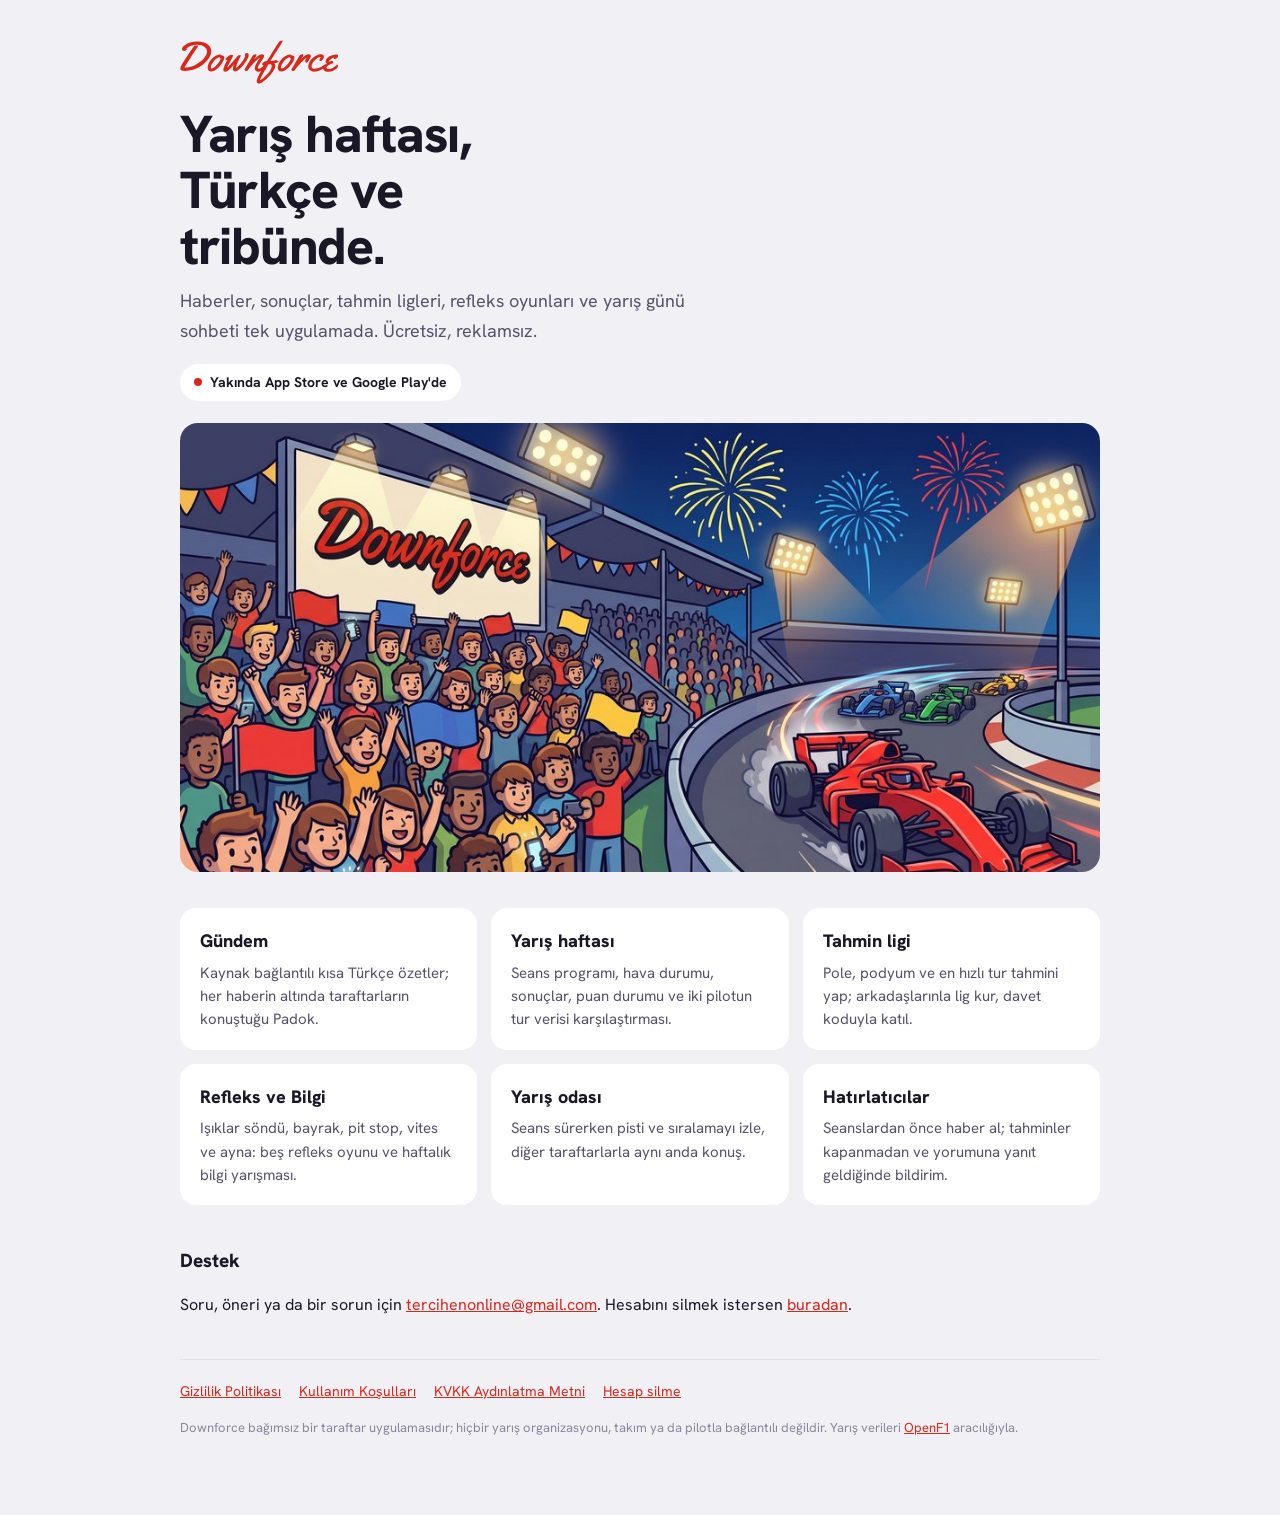
==== index.html @ 04a0e2b9 "Downforce: home, legal and support pages" ====
<!doctype html>
<html lang="tr">
<head>
<meta charset="utf-8">
<meta name="viewport" content="width=device-width, initial-scale=1">
<title>Downforce</title>
<meta name="description" content="Yarış haftasını Türkçe takip et: haberler, sonuçlar, tahmin ligleri, refleks oyunları ve yarış günü sohbeti. Ücretsiz, reklamsız.">
<meta property="og:title" content="Downforce">
<meta property="og:description" content="Yarış haftasını Türkçe takip et: haberler, sonuçlar, tahmin ligleri ve yarış günü sohbeti.">
<meta property="og:image" content="https://downforce.me/img/kapak.jpg">
<meta property="og:url" content="https://downforce.me/">
<link rel="icon" type="image/png" href="img/favicon.png">
<link rel="apple-touch-icon" href="img/ikon-180.png">
<link rel="preconnect" href="https://fonts.googleapis.com">
<link href="https://fonts.googleapis.com/css2?family=Hanken+Grotesk:wght@200;400;700;800&display=swap" rel="stylesheet">
<link rel="stylesheet" href="style.css">
</head>
<body class="home"><main>
<header class="hero">
  <span class="brand"><svg class="mark" viewBox="280 -1512 7730 2146" role="img" aria-label="Downforce"><path d="M481 -980 460 -983H456Q431 -983 404.5 -1003Q378 -1023 378 -1074Q378 -1125 433.5 -1190Q489 -1255 584 -1309.5Q679 -1364 820.5 -1399Q962 -1434 1119 -1434Q1440 -1434 1620.5 -1307.5Q1801 -1181 1801 -979Q1801 -853 1745 -727Q1689 -601 1595 -494.5Q1501 -388 1374 -295.5Q1247 -203 1108 -138Q808 0 534 0Q399 0 364 -22Q351 -29 338.5 -43.5Q326 -58 319 -63Q300 -75 300 -114.5Q300 -154 308 -186Q338 -293 577.5 -650.5Q817 -1008 978 -1227Q989 -1242 1091 -1249Q1133 -1249 1149 -1243Q1165 -1237 1165 -1221.5Q1165 -1206 1113 -1133.5Q1061 -1061 779 -626.5Q497 -192 497 -180Q497 -168 585.5 -168Q674 -168 803.5 -205.5Q933 -243 1047 -304Q1161 -365 1265 -445.5Q1369 -526 1443 -610Q1605 -794 1605 -937Q1605 -1080 1474.5 -1180Q1344 -1280 1117 -1280Q964 -1280 828 -1229Q692 -1178 641 -1138Q590 -1098 590 -1084Q590 -1076 602 -1076L645 -1084Q654 -1084 654 -1080Q654 -1076 637 -1066Q620 -1056 609.5 -1044.5Q599 -1033 557 -1007.5Q515 -982 481 -980Z M1925 -678Q2088 -809 2211 -809Q2266 -809 2294 -782Q2304 -773 2304 -766V-760Q2318 -762 2348 -762Q2378 -762 2409.5 -735Q2441 -708 2441 -652.5Q2441 -597 2402 -508.5Q2363 -420 2295 -328.5Q2227 -237 2145.5 -156.5Q2064 -76 1969.5 -24.5Q1875 27 1798 27Q1721 27 1674.5 -21.5Q1628 -70 1628 -156.5Q1628 -243 1670.5 -348Q1713 -453 1780 -533.5Q1847 -614 1925 -678ZM2247 -629H2240Q2205 -629 2205 -680Q2132 -656 2052 -596Q1972 -536 1909 -454Q1781 -290 1779 -177Q1779 -121 1820 -121Q1861 -121 1942 -175Q2023 -229 2102.5 -329Q2182 -429 2221.5 -502.5Q2261 -576 2261 -602.5Q2261 -629 2247 -629Z M3458 -743 3446 -791Q3446 -832 3474.5 -855.5Q3503 -879 3546 -879Q3630 -879 3630 -772Q3630 -695 3554 -559.5Q3478 -424 3374.5 -297.5Q3271 -171 3155 -77.5Q3039 16 2976.5 16Q2914 16 2888 -18Q2862 -52 2862 -83.5Q2862 -115 2865 -143Q2876 -241 2919 -330Q2812 -190 2689 -78.5Q2566 33 2483 33Q2443 33 2419 9Q2395 -15 2395 -72.5Q2395 -130 2464 -288.5Q2533 -447 2596 -543Q2573 -529 2555.5 -529Q2538 -529 2517.5 -548.5Q2497 -568 2497 -579Q2497 -590 2512 -611Q2527 -632 2627 -714.5Q2727 -797 2764 -797Q2801 -797 2834.5 -783Q2868 -769 2868 -744.5Q2868 -720 2729 -459Q2590 -198 2590 -176Q2590 -173 2592 -173Q2613 -173 2801.5 -387Q2990 -601 3098 -739Q3113 -764 3143 -764L3152 -763L3207 -774Q3220 -774 3232.5 -764Q3245 -754 3245 -746Q3245 -738 3209.5 -674Q3174 -610 3094 -432Q3014 -254 3014 -182Q3014 -164 3027 -164Q3065 -164 3185.5 -301.5Q3306 -439 3382 -565Q3458 -691 3458 -743Z M4075 -154Q4075 -110 4135 -110Q4167 -110 4215.5 -142Q4264 -174 4303 -212Q4407 -315 4421 -315Q4447 -315 4447 -240Q4447 -165 4400 -137Q4257 -8 4179 20Q4135 35 4082 34Q4029 33 3977 -12Q3925 -57 3925 -121.5Q3925 -186 3959 -268Q3993 -350 4028.5 -408.5Q4064 -467 4116 -544.5Q4168 -622 4171 -641L4169 -643Q4136 -640 4005.5 -513Q3875 -386 3790 -292Q3705 -198 3587 -41Q3554 2 3533 2Q3512 2 3476.5 -11.5Q3441 -25 3433 -31Q3425 -37 3425 -49Q3425 -61 3432 -78.5Q3439 -96 3445.5 -107.5Q3452 -119 3467 -143Q3482 -167 3526.5 -244.5Q3571 -322 3663 -476Q3755 -630 3773 -662Q3811 -728 3835 -758Q3880 -815 3987 -815Q4011 -815 4011 -785Q4011 -738 3924 -608L3882 -545Q4055 -737 4174 -788Q4232 -813 4278.5 -813Q4325 -813 4352.5 -788Q4380 -763 4380 -732.5Q4380 -702 4359 -659.5Q4338 -617 4316.5 -583.5Q4295 -550 4260 -499Q4225 -448 4222 -443.5Q4219 -439 4206.5 -419.5Q4194 -400 4188 -391Q4182 -382 4168 -359.5Q4154 -337 4145.5 -322Q4137 -307 4124.5 -285Q4112 -263 4104.5 -247Q4097 -231 4089 -212Q4075 -177 4075 -154Z M4297 -322 4289 -350Q4289 -358 4297 -363.5Q4305 -369 4317.5 -386Q4330 -403 4335.5 -408Q4341 -413 4351.5 -422.5Q4362 -432 4369 -438Q4389 -455 4397 -457.5Q4405 -460 4425 -466Q4487 -486 4530 -494Q4785 -920 4939.5 -1160.5Q5094 -1401 5115.5 -1426.5Q5137 -1452 5192 -1472Q5247 -1492 5272.5 -1491.5Q5298 -1491 5298 -1469Q5298 -1460 5291.5 -1445Q5285 -1430 5182 -1268Q4801 -671 4694 -494L4719 -485Q4951 -528 4960.5 -528Q4970 -528 5008.5 -514.5Q5047 -501 5059 -499Q5082 -495 5082 -461.5Q5082 -428 5061 -424Q5044 -421 4979.5 -404.5Q4915 -388 4876 -379Q4929 -316 4929 -245Q4929 -174 4866 -57.5Q4803 59 4705 173Q4607 287 4499.5 388Q4392 489 4293 551.5Q4194 614 4146.5 614Q4099 614 4061.5 588.5Q4024 563 4024 513Q4024 463 4044.5 396.5Q4065 330 4089 274.5Q4113 219 4171 115Q4233 3 4395 -268Q4367 -263 4352 -263Q4337 -263 4324 -270Q4311 -277 4306 -288Q4297 -308 4297 -322ZM4696 -336 4585 -311Q4568 -283 4532.5 -222.5Q4497 -162 4474.5 -124Q4452 -86 4417 -26Q4382 34 4358.5 75Q4335 116 4306.5 167.5Q4278 219 4259.5 255.5Q4241 292 4224 328Q4191 398 4191 419Q4191 440 4202 440Q4222 440 4284.5 394.5Q4347 349 4425.5 272.5Q4504 196 4578.5 109Q4653 22 4704 -73.5Q4755 -169 4755 -229.5Q4755 -290 4696 -336Z M5346 -678Q5509 -809 5632 -809Q5687 -809 5715 -782Q5725 -773 5725 -766V-760Q5739 -762 5769 -762Q5799 -762 5830.5 -735Q5862 -708 5862 -652.5Q5862 -597 5823 -508.5Q5784 -420 5716 -328.5Q5648 -237 5566.5 -156.5Q5485 -76 5390.5 -24.5Q5296 27 5219 27Q5142 27 5095.5 -21.5Q5049 -70 5049 -156.5Q5049 -243 5091.5 -348Q5134 -453 5201 -533.5Q5268 -614 5346 -678ZM5668 -629H5661Q5626 -629 5626 -680Q5553 -656 5473 -596Q5393 -536 5330 -454Q5202 -290 5200 -177Q5200 -121 5241 -121Q5282 -121 5363 -175Q5444 -229 5523.5 -329Q5603 -429 5642.5 -502.5Q5682 -576 5682 -602.5Q5682 -629 5668 -629Z M6167 -545Q6403 -813 6569 -813Q6610 -813 6636.5 -788.5Q6663 -764 6663 -725Q6663 -686 6607.5 -594.5Q6552 -503 6505 -440Q6480 -408 6448.5 -408Q6417 -408 6399.5 -431Q6382 -454 6382 -485Q6382 -554 6456 -641L6454 -643Q6421 -640 6290.5 -513Q6160 -386 6068.5 -285.5Q5977 -185 5870 -41Q5839 2 5817.5 2Q5796 2 5760.5 -11.5Q5725 -25 5717.5 -31Q5710 -37 5710 -51Q5710 -65 5718 -83.5Q5726 -102 5747.5 -136Q5769 -170 5812.5 -246Q5856 -322 5948 -476Q6040 -630 6058 -662Q6096 -728 6120 -758Q6165 -815 6272 -815Q6296 -815 6296 -785Q6296 -738 6209 -608Z M7340 -314Q7360 -314 7360 -268.5Q7360 -223 7315.5 -170.5Q7271 -118 7205 -81.5Q7139 -45 7064 -18Q6915 37 6810.5 37Q6706 37 6622 -31.5Q6538 -100 6538 -210.5Q6538 -321 6593 -431.5Q6648 -542 6734.5 -625.5Q6821 -709 6935.5 -761Q7050 -813 7162 -813Q7216 -813 7259 -782Q7302 -751 7302 -697Q7302 -643 7248.5 -567.5Q7195 -492 7140 -492Q7076 -492 7076 -553Q7076 -569 7106 -610Q7136 -651 7136 -665.5Q7136 -680 7125 -680Q7070 -680 7007 -642Q6944 -604 6892.5 -562Q6841 -520 6795 -468Q6695 -355 6695 -233Q6695 -184 6726.5 -148.5Q6758 -113 6832.5 -113Q6907 -113 6982 -130.5Q7057 -148 7105.5 -168.5Q7154 -189 7205.5 -222Q7257 -255 7272 -267.5Q7287 -280 7307 -297Q7327 -314 7340 -314Z M7990 -748Q7990 -682 7936.5 -632Q7883 -582 7815 -582Q7793 -582 7786 -592.5Q7779 -603 7779 -620Q7779 -637 7783 -653Q7747 -641 7703 -616Q7659 -591 7595 -542Q7531 -493 7531 -469Q7531 -461 7554.5 -461Q7578 -461 7627 -477.5Q7676 -494 7695.5 -494Q7715 -494 7721 -492Q7734 -485 7749 -461.5Q7764 -438 7764 -424.5Q7764 -411 7738 -389Q7712 -367 7679 -355.5Q7646 -344 7635 -338Q7424 -220 7424 -176Q7424 -98 7557 -98Q7642 -98 7728 -152Q7801 -198 7859.5 -245.5Q7918 -293 7933.5 -304Q7949 -315 7957 -315Q7983 -315 7983 -257Q7983 -199 7976 -180.5Q7969 -162 7936 -135Q7722 39 7531 39Q7429 39 7368 11Q7256 -40 7256 -145Q7256 -283 7447 -354Q7409 -371 7398 -397.5Q7387 -424 7387 -482.5Q7387 -541 7441.5 -606.5Q7496 -672 7575 -714Q7751 -809 7889 -809Q7922 -809 7956 -793Q7990 -777 7990 -748Z" fill="currentColor"/></svg></span>
  <h1>Yarış haftası, Türkçe ve tribünde.</h1>
  <p class="lede">Haberler, sonuçlar, tahmin ligleri, refleks oyunları ve yarış günü sohbeti tek uygulamada. Ücretsiz, reklamsız.</p>
  <p class="soon"><span class="dot"></span>Yakında App Store ve Google Play'de</p>
</header>

<figure class="cover"><img src="img/kapak.jpg" width="1024" height="500" alt="Gece yarışında tribündeki taraftarlar ve Downforce panosu"></figure>

<section class="features">
  <article><h2>Gündem</h2><p>Kaynak bağlantılı kısa Türkçe özetler; her haberin altında taraftarların konuştuğu Padok.</p></article>
  <article><h2>Yarış haftası</h2><p>Seans programı, hava durumu, sonuçlar, puan durumu ve iki pilotun tur verisi karşılaştırması.</p></article>
  <article><h2>Tahmin ligi</h2><p>Pole, podyum ve en hızlı tur tahmini yap; arkadaşlarınla lig kur, davet koduyla katıl.</p></article>
  <article><h2>Refleks ve Bilgi</h2><p>Işıklar söndü, bayrak, pit stop, vites ve ayna: beş refleks oyunu ve haftalık bilgi yarışması.</p></article>
  <article><h2>Yarış odası</h2><p>Seans sürerken pisti ve sıralamayı izle, diğer taraftarlarla aynı anda konuş.</p></article>
  <article><h2>Hatırlatıcılar</h2><p>Seanslardan önce haber al; tahminler kapanmadan ve yorumuna yanıt geldiğinde bildirim.</p></article>
</section>

<section class="support">
  <h2>Destek</h2>
  <p>Soru, öneri ya da bir sorun için <a href="mailto:tercihenonline@gmail.com">tercihenonline@gmail.com</a>. Hesabını silmek istersen <a href="hesap-silme.html">buradan</a>.</p>
</section>

<footer>
  <nav><a href="gizlilik.html">Gizlilik Politikası</a><a href="kosullar.html">Kullanım Koşulları</a><a href="kvkk.html">KVKK Aydınlatma Metni</a><a href="hesap-silme.html">Hesap silme</a></nav>
  <p class="fine">Downforce bağımsız bir taraftar uygulamasıdır; hiçbir yarış organizasyonu, takım ya da pilotla bağlantılı değildir. Yarış verileri <a href="https://openf1.org">OpenF1</a> aracılığıyla.</p>
</footer>
</main></body>
</html>
---- style.css ----
/* Downforce legal pages: plain reading pages in the app's type, light and dark. */
:root {
  --bg: #F1F0F4; --surf: #FFFFFF; --ink: #1A1826; --mute: #55526A; --faint: #8A879E; --accent: #D9271A; --rule: #E2E0EA;
  color-scheme: light dark;
}
@media (prefers-color-scheme: dark) {
  :root { --bg: #0A090C; --surf: #16151C; --ink: #F4F2FA; --mute: #B8B5C8; --faint: #7F7C92; --accent: #FF5A48; --rule: #26242F; }
}
* { box-sizing: border-box; }
body { margin: 0; background: var(--bg); color: var(--ink); font: 16px/1.65 "Hanken Grotesk", system-ui, -apple-system, sans-serif; }
main { max-width: 720px; margin: 0 auto; padding: 32px 20px 64px; }
header { margin-bottom: 28px; }
.brand { font-weight: 800; letter-spacing: .02em; color: var(--accent); text-decoration: none; }
.brand .mark { display: block; height: 34px; width: auto; }
h1 { font-weight: 200; font-size: 38px; line-height: 1.15; letter-spacing: -.02em; margin: 14px 0 6px; }
.meta { color: var(--faint); font-size: 14px; }
h2 { font-weight: 800; font-size: 19px; margin: 36px 0 8px; }
p, li { color: var(--ink); }
ul { padding-left: 22px; }
li { margin: 4px 0; }
table { width: 100%; border-collapse: collapse; background: var(--surf); border-radius: 14px; overflow: hidden; font-size: 14.5px; }
th, td { text-align: left; vertical-align: top; padding: 10px 12px; }
tr + tr td, tr + tr th { border-top: 1px solid var(--rule); }
th { font-weight: 700; color: var(--mute); font-size: 13px; }
.box { background: var(--surf); border-radius: 14px; padding: 16px 18px; }
a { color: var(--accent); }
nav { margin-top: 48px; display: flex; flex-wrap: wrap; gap: 8px 18px; font-size: 14px; }
.todo { background: #FFE9A8; color: #3A2A00; padding: 0 4px; border-radius: 4px; }

/* Home page */
.home main { max-width: 960px; }
.hero { margin: 8px 0 22px; }
.hero .brand .mark { height: 44px; }
.hero h1 { font-weight: 800; font-size: clamp(32px, 6vw, 52px); letter-spacing: -.025em; line-height: 1.08; margin: 22px 0 12px; max-width: 14ch; }
.lede { font-size: 18px; color: var(--mute); max-width: 52ch; margin: 0; }
.soon { display: inline-flex; align-items: center; gap: 8px; margin: 18px 0 0; padding: 7px 14px; border-radius: 999px; background: var(--surf); font-weight: 700; font-size: 14px; }
.soon .dot { width: 8px; height: 8px; border-radius: 50%; background: var(--accent); }
.cover { margin: 0 0 36px; }
.cover img { display: block; width: 100%; height: auto; border-radius: 18px; }
.features { display: grid; grid-template-columns: repeat(auto-fit, minmax(240px, 1fr)); gap: 14px; }
.features article { background: var(--surf); border-radius: 16px; padding: 18px 20px; }
.features h2 { margin: 0 0 6px; font-size: 18px; }
.features p { margin: 0; color: var(--mute); font-size: 15px; line-height: 1.55; }
.support { margin-top: 40px; }
.support h2 { margin-top: 0; }
footer { margin-top: 40px; border-top: 1px solid var(--rule); padding-top: 4px; }
footer nav { margin-top: 16px; }
.fine { color: var(--faint); font-size: 13px; margin-top: 14px; }
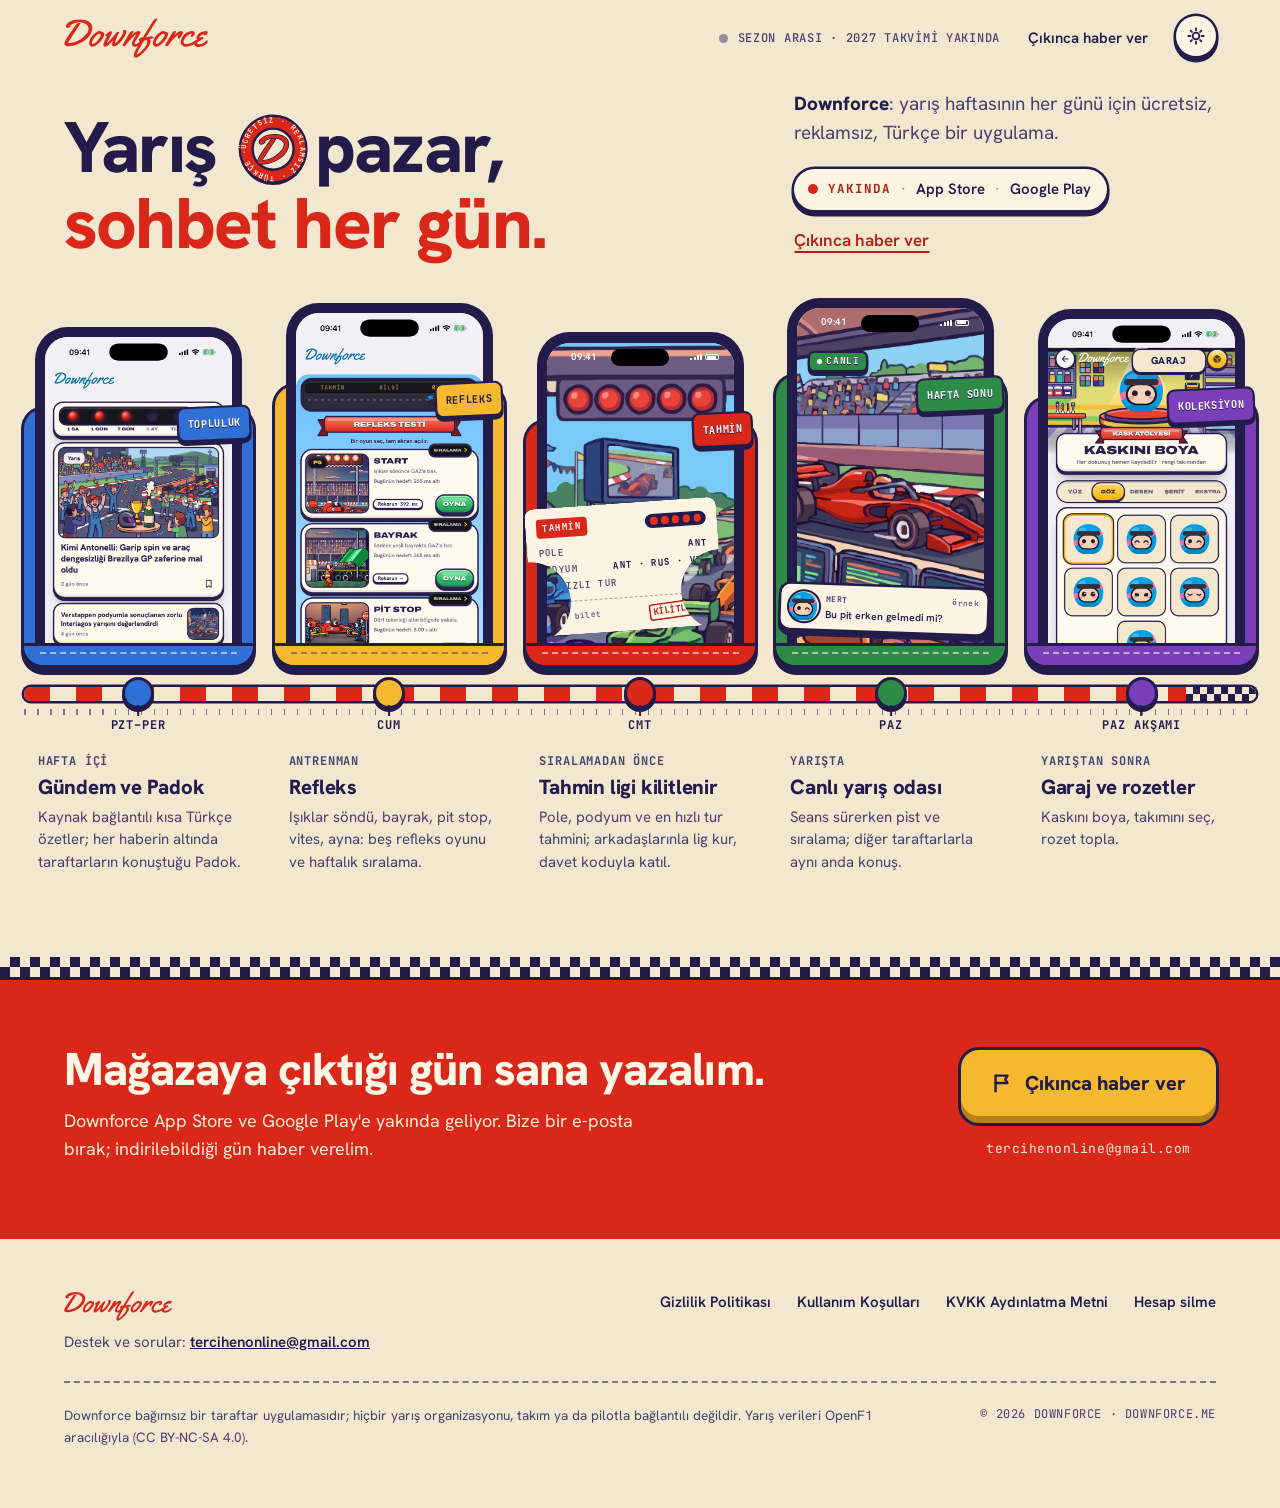
==== commit ac80936c: "Home page: the race weekend in five phones (design B) Five app screens stand along a kerb from Monda" ====
--- a/index.html
+++ b/index.html
@@ -4,44 +4,546 @@
 <meta charset="utf-8">
 <meta name="viewport" content="width=device-width, initial-scale=1">
 <title>Downforce</title>
-<meta name="description" content="Yarış haftasını Türkçe takip et: haberler, sonuçlar, tahmin ligleri, refleks oyunları ve yarış günü sohbeti. Ücretsiz, reklamsız.">
+<meta name="description" content="Downforce: yarış haftasının her günü için ücretsiz, reklamsız, Türkçe bir uygulama. App Store ve Google Play'e yakında.">
 <meta property="og:title" content="Downforce">
-<meta property="og:description" content="Yarış haftasını Türkçe takip et: haberler, sonuçlar, tahmin ligleri ve yarış günü sohbeti.">
+<meta property="og:description" content="Yarış haftasının her günü için ücretsiz, reklamsız, Türkçe bir uygulama: haber ve Padok sohbeti, refleks oyunları, tahmin ligi, canlı yarış odası.">
 <meta property="og:image" content="https://downforce.me/img/kapak.jpg">
 <meta property="og:url" content="https://downforce.me/">
+<meta name="theme-color" content="#F3E7D0">
 <link rel="icon" type="image/png" href="img/favicon.png">
 <link rel="apple-touch-icon" href="img/ikon-180.png">
+<script>
+(function(){
+  var r=document.documentElement; r.classList.add('js');
+  try{ var t=localStorage.getItem('downforce-theme'); if(t==='dark'||t==='light') r.setAttribute('data-theme',t); }catch(e){}
+})();
+</script>
 <link rel="preconnect" href="https://fonts.googleapis.com">
-<link href="https://fonts.googleapis.com/css2?family=Hanken+Grotesk:wght@200;400;700;800&display=swap" rel="stylesheet">
-<link rel="stylesheet" href="style.css">
+<link rel="preconnect" href="https://fonts.gstatic.com" crossorigin>
+<link href="https://fonts.googleapis.com/css2?family=Hanken+Grotesk:wght@400;600;800&family=JetBrains+Mono:wght@500;700&display=swap&subset=latin-ext" rel="stylesheet">
+<style>
+:root{
+  --ground:#F3E7D0;
+  --panel:#FBF4E3;
+  --ink:#231C4A;
+  --ink-2:#4A416E;
+  --ring:#231C4A;
+  --lip:#231C4A;
+  --lipline:transparent;
+  --frame:#231C4A;
+  --red:#D9271A;
+  --red-text:#B51E12;
+  --gold:#F5B82E;
+  --gold-lip:#B9801A;
+  --g-topluluk:#2F6FD6;
+  --g-tahmin:#D9271A;
+  --g-hafta:#2E8B47;
+  --g-refleks:#F5B82E;
+  --g-koleksiyon:#7A3FB8;
+  --tick:rgba(35,28,74,.55);
+  --gutter:64px;
+  --col:1312px;
+  --hk:'Hanken Grotesk',system-ui,-apple-system,'Segoe UI',sans-serif;
+  --mono:'JetBrains Mono',ui-monospace,'SFMono-Regular',Menlo,monospace;
+  color-scheme:light;
+}
+:root[data-theme="dark"]{
+  --ground:#120E24;--panel:#1E1838;--ink:#F3E7D0;--ink-2:#C8BEDF;--ring:#4A4088;--lip:#0C0A16;--lipline:#4A4088;
+  --red-text:#FF7B69;--tick:rgba(243,231,208,.5);color-scheme:dark;
+}
+@media (prefers-color-scheme: dark){
+  :root:not([data-theme="light"]){
+    --ground:#120E24;--panel:#1E1838;--ink:#F3E7D0;--ink-2:#C8BEDF;--ring:#4A4088;--lip:#0C0A16;--lipline:#4A4088;
+    --red-text:#FF7B69;--tick:rgba(243,231,208,.5);color-scheme:dark;
+  }
+}
+*{box-sizing:border-box}
+html{-webkit-text-size-adjust:100%}
+@media (prefers-reduced-motion: no-preference){ html{scroll-behavior:smooth} }
+body{margin:0;background:var(--ground);color:var(--ink);font-family:var(--hk);font-size:17px;line-height:1.5;
+  -webkit-font-smoothing:antialiased;overflow-x:hidden;transition:background-color .25s ease,color .25s ease}
+a{color:inherit}
+img{display:block}
+.wrap{max-width:calc(var(--col) + 2*var(--gutter));margin:0 auto;padding:0 var(--gutter)}
+.mono{font-family:var(--mono);font-variant-numeric:tabular-nums}
+.sr{position:absolute;width:1px;height:1px;overflow:hidden;clip:rect(0 0 0 0);white-space:nowrap}
+:focus-visible{outline:3px solid var(--red-text);outline-offset:3px;border-radius:6px}
+
+/* ---------- head ---------- */
+.head{display:flex;align-items:center;justify-content:space-between;height:76px;gap:24px}
+.brand{display:block;color:var(--red);line-height:0}
+.brand svg{height:40px;width:auto;display:block}
+.head-r{display:flex;align-items:center;gap:28px}
+.season{font-size:12px;letter-spacing:.06em;color:var(--ink-2);display:flex;align-items:center;gap:10px;font-weight:500}
+.season i{width:9px;height:9px;border-radius:50%;background:var(--ink-2);opacity:.55;flex:none}
+.nav-link{font-weight:600;font-size:15px;text-decoration:none;color:var(--ink)}
+.nav-link:hover{text-decoration:underline;text-underline-offset:4px;text-decoration-thickness:2px}
+.toggle{appearance:none;border:0;cursor:pointer;width:40px;height:40px;border-radius:50%;background:var(--panel);color:var(--ink);
+  display:grid;place-items:center;box-shadow:0 0 0 2.5px var(--ring),0 4px 0 2.5px var(--lip),0 4px 0 4.5px var(--lipline);margin-bottom:4px;
+  transition:transform .12s ease,box-shadow .12s ease}
+.toggle:active{transform:translateY(3px);box-shadow:0 0 0 2.5px var(--ring),0 1px 0 2.5px var(--lip),0 1px 0 4.5px var(--lipline)}
+.toggle svg{width:18px;height:18px}
+.toggle .moon{display:none}
+:root[data-theme="dark"] .toggle .sun{display:none}
+:root[data-theme="dark"] .toggle .moon{display:block}
+@media (prefers-color-scheme: dark){
+  :root:not([data-theme="light"]) .toggle .sun{display:none}
+  :root:not([data-theme="light"]) .toggle .moon{display:block}
+}
+
+/* ---------- hero ---------- */
+.hero{display:grid;grid-template-columns:minmax(0,1.6fr) minmax(0,1fr);gap:56px;align-items:end;padding-top:14px}
+h1{margin:0;font-weight:800;font-size:clamp(40px,5.6vw,82px);line-height:1.06;letter-spacing:-.025em}
+h1 .l{display:block;white-space:nowrap}
+h1 .l2{color:var(--red)}
+.seal{display:inline-block;width:.98em;height:.98em;vertical-align:-.17em;margin:0 .1em 0 .06em}
+.seal svg{width:100%;height:100%;overflow:visible;display:block}
+.seal .spin{transform-origin:60px 60px;animation:spin 30s linear infinite}
+.seal .sh{fill:var(--lip)}
+.seal .rim{stroke:var(--ring)}
+.seal-end{display:none}
+.seal-end .spin{display:none}
+@keyframes spin{to{transform:rotate(360deg)}}
+.pitch{padding-bottom:8px}
+.pitch p{margin:0 0 22px;font-size:19px;line-height:1.5;color:var(--ink-2);max-width:24em}
+.pitch p strong{color:var(--ink);font-weight:800}
+.cta-row{display:flex;flex-wrap:wrap;align-items:center;gap:14px 22px}
+.status{display:inline-flex;align-items:center;gap:10px;background:var(--panel);border-radius:999px;padding:9px 16px 9px 14px;
+  box-shadow:0 0 0 2.5px var(--ring),0 4px 0 2.5px var(--lip),0 4px 0 4.5px var(--lipline);margin-bottom:4px;font-size:15px;font-weight:600;white-space:nowrap}
+.status .dot{width:10px;height:10px;border-radius:50%;background:var(--red);flex:none;animation:breathe 2.4s ease-in-out infinite}
+.status b{font-family:var(--mono);font-size:12.5px;letter-spacing:.08em;color:var(--red-text);font-weight:700}
+.status .sep{opacity:.45}
+@keyframes breathe{0%,100%{opacity:1}50%{opacity:.35}}
+.tlink{font-weight:600;color:var(--red-text);text-decoration:underline;text-decoration-thickness:2px;text-underline-offset:5px;white-space:nowrap}
+.tlink:hover{text-decoration-thickness:3px}
+
+/* ---------- weekend strip ---------- */
+.weekend{padding:30px 0 84px;scroll-margin-top:-16px}
+.strip{max-width:1400px;margin:0 auto;padding:0 24px}
+.scroller{position:relative;padding-top:26px}
+.track{list-style:none;margin:0;padding:0;display:grid;grid-template-columns:repeat(5,minmax(0,1fr));grid-template-rows:auto auto auto;column-gap:22px}
+.stop{grid-row:1 / span 3;display:grid;grid-template-rows:subgrid;grid-template-columns:minmax(0,1fr);min-width:0;position:relative}
+.stop:nth-child(1){grid-column:1}.stop:nth-child(2){grid-column:2}.stop:nth-child(3){grid-column:3}.stop:nth-child(4){grid-column:4}.stop:nth-child(5){grid-column:5}
+
+/* the stage: a coloured slab, the phone standing in its pocket */
+.stage{position:relative;aspect-ratio:100/152;container-type:inline-size;min-width:0}
+.js .stage{opacity:0;transform:translateY(18px);transition:opacity .6s cubic-bezier(.2,.7,.2,1),transform .6s cubic-bezier(.2,.7,.2,1)}
+.js .ready .stage{opacity:1;transform:none}
+.stop:nth-child(2) .stage{transition-delay:.08s}.stop:nth-child(3) .stage{transition-delay:.16s}
+.stop:nth-child(4) .stage{transition-delay:.24s}.stop:nth-child(5) .stage{transition-delay:.32s}
+.slab{position:absolute;left:0;right:0;top:var(--st);bottom:0;background:var(--g);border-radius:20px;
+  box-shadow:0 0 0 3px var(--ring),0 7px 0 3px var(--lip),0 7px 0 5px var(--lipline)}
+.win{position:absolute;left:0;right:0;top:-80px;bottom:4px;clip-path:inset(0 -48px 0 -48px)}
+.pocket{position:absolute;left:0;right:0;bottom:0;height:8cqw;background:var(--g);border-radius:0 0 20px 20px;z-index:2;
+  box-shadow:0 -3px 0 0 var(--ring)}
+.pocket::after{content:"";position:absolute;left:7%;right:7%;top:2.2cqw;height:0;border-top:2px dashed rgba(255,255,255,.55)}
+.stop.k-gold .pocket::after{border-top-color:rgba(35,28,74,.4)}
+
+.phone{position:absolute;left:6cqw;width:88cqw;top:calc(80px + var(--pt));background:var(--frame);border-radius:13cqw;padding:3.17cqw;
+  box-shadow:0 0 0 3px var(--ring),0 6px 0 3px var(--lip);transition:transform .35s cubic-bezier(.2,.7,.2,1)}
+.stage:hover .phone{transform:translateY(-6px)}
+.screen{position:relative;overflow:hidden;border-radius:10cqw;aspect-ratio:644/1400;background:#F1F0F5}
+.screen>img{position:absolute;inset:0;width:100%;height:100%}
+.screen>img.scene{object-fit:cover}
+
+/* covers for the capture's dev chip: plain header ground, or a plate for the garage */
+.erase{position:absolute;left:40.6%;top:7.7%;width:41.2%;height:5.9%;background:#F1F0F5}
+.plate{position:absolute;left:45.3%;top:7.6%;width:38.6%;height:5.4%;background:#F3E7D0;border-radius:3.3cqw;
+  box-shadow:0 0 0 .55cqw #231C4A,0 .75cqw 0 .55cqw #231C4A;display:grid;place-items:center;
+  font-weight:800;font-size:4.4cqw;letter-spacing:.06em;color:#231C4A;line-height:1.1}
+
+/* the group sticker on the phone's shoulder */
+.sticker{position:absolute;z-index:2;right:-4.5cqw;top:34.2cqw;padding:4.4cqw 3.8cqw;font-family:var(--mono);font-weight:700;font-size:4.6cqw;
+  line-height:1;letter-spacing:.06em;background:var(--g);color:#fff;border-radius:2.6cqw;transform:rotate(-2.5deg);white-space:nowrap;
+  text-shadow:0 .35cqw 0 #231C4A;box-shadow:0 0 0 .9cqw #231C4A,0 1.6cqw 0 .9cqw #231C4A}
+.k-gold .sticker{color:#231C4A;text-shadow:none}
+
+/* status bar for the drawn screens */
+.sbar{position:absolute;left:0;right:0;top:0;height:7.2%;z-index:2;display:flex;align-items:center;justify-content:space-between;
+  padding:0 8% 0 13%;font-weight:600;font-size:4.3cqw;color:var(--glyph,#231C4A);letter-spacing:-.01em}
+.sbar .isl{position:absolute;left:50%;top:1.6%;transform:translateX(-50%);width:31%;height:4.1%;border-radius:999px;background:#000}
+.sbar .isl{top:22%;height:58%}
+.sbar .sig{display:flex;align-items:center;gap:1.4cqw}
+.sbar .bars{display:flex;align-items:flex-end;gap:.55cqw;height:2.8cqw}
+.sbar .bars i{display:block;width:.85cqw;background:currentColor;border-radius:.3cqw}
+.sbar .bars i:nth-child(1){height:35%}.sbar .bars i:nth-child(2){height:60%}.sbar .bars i:nth-child(3){height:80%}.sbar .bars i:nth-child(4){height:100%}
+.sbar .bat{width:6cqw;height:2.9cqw;border-radius:.9cqw;box-shadow:inset 0 0 0 .4cqw currentColor;position:relative}
+.sbar .bat::after{content:"";position:absolute;inset:.75cqw;right:1.4cqw;background:currentColor;border-radius:.3cqw}
+
+.eg{font-family:var(--mono);font-size:3.4cqw;letter-spacing:.04em;color:#5A5280;font-weight:500}
+
+/* Tahmin: the ticket sticks out of its phone */
+.ticket{position:absolute;z-index:3;left:1cqw;width:84cqw;bottom:13cqw;background:#FBF4E3;color:#231C4A;border-radius:4cqw;
+  padding:4.6cqw 5cqw 4cqw;transform:rotate(-4deg);
+  box-shadow:0 0 0 1.1cqw #231C4A,0 2.2cqw 0 1.1cqw #231C4A;
+  -webkit-mask:radial-gradient(circle 3.2cqw at 0 73%,#0000 98%,#000) left/51% 100% no-repeat,radial-gradient(circle 3.2cqw at 100% 73%,#0000 98%,#000) right/51% 100% no-repeat;
+          mask:radial-gradient(circle 3.2cqw at 0 73%,#0000 98%,#000) left/51% 100% no-repeat,radial-gradient(circle 3.2cqw at 100% 73%,#0000 98%,#000) right/51% 100% no-repeat}
+.t-head{display:flex;align-items:center;justify-content:space-between;margin-bottom:3cqw}
+.t-tag{font-family:var(--mono);font-weight:700;font-size:4.1cqw;letter-spacing:.06em;background:#D9271A;color:#fff;padding:1.1cqw 2.4cqw;border-radius:1.6cqw}
+.lamps{display:flex;gap:1.4cqw;background:#231C4A;padding:1.4cqw 1.9cqw;border-radius:99px}
+.lamps i{width:3.4cqw;height:3.4cqw;border-radius:50%;background:#E8321F;transition:background-color .12s linear}
+.ticket.armed .lamps i{background:#3E3566}
+.ticket.armed .lamps i.lit{background:#E8321F}
+.t-row{display:flex;justify-content:space-between;align-items:baseline;gap:2cqw;font-size:4.1cqw;line-height:1.35;padding:1cqw 0}
+.t-row span{font-family:var(--mono);font-weight:500;letter-spacing:.04em;color:#4A416E}
+.t-row b{font-family:var(--mono);font-weight:700;font-variant-numeric:tabular-nums;letter-spacing:.04em}
+.t-tear{border-top:.6cqw dashed rgba(35,28,74,.4);margin:2.6cqw -1cqw 2.6cqw}
+.t-lock{display:flex;justify-content:space-between;align-items:center;gap:2cqw}
+.t-lock strong{font-family:var(--mono);font-weight:700;font-size:3.9cqw;letter-spacing:.05em;color:#B51E12;
+  box-shadow:inset 0 0 0 .7cqw currentColor;border-radius:1.4cqw;padding:.9cqw 1.9cqw;transform:rotate(-4deg);
+  transition:opacity .18s ease,transform .22s cubic-bezier(.22,1,.36,1)}
+.ticket.armed .t-lock strong{opacity:0;transform:rotate(-4deg) scale(1.35)}
+.ticket.armed.locked .t-lock strong{opacity:1;transform:rotate(-4deg) scale(1)}
+
+/* Canlı oda */
+.ov-tag{position:absolute;z-index:3;left:7%;top:11%;display:inline-flex;align-items:center;gap:1.8cqw;background:var(--g-hafta);color:#fff;
+  font-family:var(--mono);font-weight:700;font-size:4.2cqw;letter-spacing:.06em;padding:1.5cqw 3cqw;border-radius:2cqw;line-height:1.1;
+  text-shadow:0 .3cqw 0 #231C4A;box-shadow:0 0 0 1cqw #231C4A,0 1.6cqw 0 1cqw #231C4A}
+.ov-tag i{width:2.4cqw;height:2.4cqw;border-radius:50%;background:#fff;animation:breathe 2s ease-in-out infinite}
+.talk{position:absolute;z-index:3;left:2cqw;right:8cqw;bottom:13cqw;background:#FBF4E3;color:#231C4A;border-radius:4cqw;
+  padding:3.2cqw 3.6cqw;transform:rotate(2deg);
+  box-shadow:0 0 0 1.1cqw #231C4A,0 2.2cqw 0 1.1cqw #231C4A;display:grid;grid-template-columns:auto 1fr;gap:1cqw 3cqw;align-items:center}
+.helm{width:13cqw;height:13cqw;border-radius:50%;grid-row:span 2;background:#F3E7D0 url(img/ekran-garaj.jpg) no-repeat;
+  background-size:76.1cqw auto;background-position:-53.5cqw -83.2cqw;box-shadow:0 0 0 .9cqw #231C4A}
+.talk p{margin:0;font-size:4.5cqw;line-height:1.3;font-weight:600}
+.talk .who{display:flex;justify-content:space-between;align-items:center;font-family:var(--mono);font-size:3.5cqw;font-weight:700;letter-spacing:.05em;color:#4A416E}
+.talk .who .eg{font-weight:500}
+
+/* axis */
+.kerb{grid-row:2;grid-column:1/-1;align-self:start;margin-top:22px;height:14px;border-radius:7px;position:relative;z-index:0;
+  background:repeating-linear-gradient(90deg,#D9271A 0 26px,#F3E7D0 26px 52px);box-shadow:0 0 0 2.5px var(--ring)}
+.kerb::after{content:"";position:absolute;right:0;top:0;bottom:0;width:70px;border-radius:0 7px 7px 0;
+  background:repeating-conic-gradient(#231C4A 0 25%,#F3E7D0 0 50%) 0 0/14px 14px}
+.kerb::before{content:"";position:absolute;left:0;right:0;top:calc(100% + 8px);height:6px;
+  background:repeating-linear-gradient(90deg,var(--tick) 0 1.5px,transparent 1.5px 13px)}
+.mark{grid-row:2;position:relative;z-index:1;height:82px}
+.mark .lamp{position:absolute;left:50%;top:15px;width:26px;height:26px;margin-left:-13px;border-radius:50%;background:var(--g);
+  box-shadow:0 0 0 3px var(--ring),0 3px 0 3px var(--lip),0 3px 0 5px var(--lipline)}
+.mark .day{position:absolute;left:50%;top:52px;transform:translateX(-50%);font-size:12px;font-weight:700;letter-spacing:.08em;white-space:nowrap;
+  color:var(--ink);background:var(--ground);padding:0 7px;line-height:1.4}
+.mark .day::before{content:"";position:absolute;left:50%;top:-12px;width:2px;height:11px;margin-left:-1px;background:var(--ink)}
+.copy{grid-row:3;padding:6px 3% 0 6%;display:flex;flex-direction:column;align-items:flex-start}
+.phase{font-family:var(--mono);font-size:12px;font-weight:700;letter-spacing:.07em;line-height:1.45;color:var(--ink-2);display:block;margin-bottom:6px}
+.copy h3{margin:0 0 6px;font-size:clamp(18px,1.6vw,23px);line-height:1.15;font-weight:800;letter-spacing:-.01em}
+.copy p{margin:0;font-size:15px;line-height:1.5;color:var(--ink-2)}
+.swipe-hint{display:none}
+
+/* ---------- finish band ---------- */
+.finish{background:#D9271A;color:#F3E7D0;position:relative;scroll-margin-top:0}
+.finish::before{content:"";position:absolute;left:0;right:0;top:0;height:20px;
+  background:repeating-conic-gradient(#231C4A 0 25%,#F3E7D0 0 50%) 0 0/20px 20px;box-shadow:0 3px 0 0 #231C4A}
+.finish .wrap{display:grid;grid-template-columns:minmax(0,1fr) auto;gap:40px;align-items:center;padding-top:88px;padding-bottom:76px}
+.finish h2{margin:0 0 12px;font-size:clamp(32px,3.6vw,52px);line-height:1.08;font-weight:800;letter-spacing:-.02em;color:#FFF6E6}
+.finish p{margin:0;font-size:18px;line-height:1.55;max-width:34em;color:#FFF0DA}
+.gold-btn{display:inline-flex;align-items:center;gap:12px;background:#F5B82E;color:#231C4A;text-decoration:none;font-weight:800;font-size:20px;
+  padding:18px 30px;border-radius:18px;margin-bottom:7px;white-space:nowrap;
+  box-shadow:0 7px 0 0 #B9801A,0 0 0 3px #231C4A,0 7px 0 3px #231C4A;transition:transform .1s ease,box-shadow .1s ease}
+.gold-btn:hover{transform:translateY(-2px);box-shadow:0 9px 0 0 #B9801A,0 0 0 3px #231C4A,0 9px 0 3px #231C4A}
+.gold-btn:active{transform:translateY(5px);box-shadow:0 2px 0 0 #B9801A,0 0 0 3px #231C4A,0 2px 0 3px #231C4A}
+.gold-btn svg{width:22px;height:22px}
+.finish .mail{display:block;margin-top:16px;font-size:13px;letter-spacing:.04em;text-align:center;color:#FFF0DA}
+.finish :focus-visible{outline-color:#FFF6E6}
+
+/* ---------- footer ---------- */
+.foot{padding:52px 0 60px}
+.foot-top{display:flex;justify-content:space-between;align-items:flex-start;gap:32px;flex-wrap:wrap;padding-bottom:28px;
+  border-bottom:2px dashed var(--tick)}
+.foot .brand svg{height:30px}
+.foot-sup{font-size:15px;color:var(--ink-2);margin:10px 0 0}
+.foot-sup a{color:var(--ink);font-weight:600}
+.legal{list-style:none;margin:0;padding:0;display:flex;flex-wrap:wrap;gap:10px 26px;font-size:15px;font-weight:600}
+.legal a{text-decoration:none}
+.legal a:hover{text-decoration:underline;text-underline-offset:4px}
+.foot-bot{display:flex;justify-content:space-between;gap:24px;flex-wrap:wrap;padding-top:22px;font-size:13.5px;color:var(--ink-2);line-height:1.6}
+.foot-bot p{margin:0;max-width:62em}
+.foot-bot .mono{font-size:12px;letter-spacing:.05em;white-space:nowrap}
+
+/* ---------- 1000–1180: five in a row, tighter ---------- */
+@media (max-width:1180px){
+  :root{--gutter:32px}
+  .strip{padding:0 20px}
+  .track{column-gap:16px}
+  .hero{gap:36px;grid-template-columns:minmax(0,1.45fr) minmax(0,1fr);align-items:center}
+  .pitch p{font-size:17px}
+  .season{display:none}
+  .seal .spin{display:none}
+  .copy{padding-left:4%;padding-right:0}
+  .copy p{font-size:14px}
+  .phase,.mark .day{font-size:11px}
+}
+@media (max-width:900px){
+  .hero{grid-template-columns:1fr;gap:20px}
+}
+
+/* ---------- under 1000: the weekend becomes a swipe ---------- */
+@media (max-width:999px){
+  .weekend{padding:22px 0 60px}
+  .strip{padding:0}
+  .swipe-hint{display:flex;justify-content:space-between;align-items:center;font-size:11.5px;font-weight:700;letter-spacing:.07em;color:var(--ink-2);
+    margin:0 var(--gutter) 0}
+  .scroller{overflow-x:auto;overflow-y:hidden;scroll-snap-type:x mandatory;scroll-padding-left:var(--gutter);-webkit-overflow-scrolling:touch;
+    padding:30px var(--gutter) 14px;scrollbar-width:none}
+  .scroller::-webkit-scrollbar{display:none}
+  .track{grid-template-columns:repeat(5,min(268px,68vw));column-gap:22px;width:max-content}
+  .stop{scroll-snap-align:start}
+  .track::after{content:"";grid-row:1;grid-column:6;width:1px}
+  .copy p{font-size:15px}
+}
+
+/* ---------- phone ---------- */
+@media (max-width:720px){
+  :root{--gutter:16px}
+  body{font-size:16px}
+  .head{height:64px}
+  .brand svg{height:32px}
+  .head-r{gap:16px}
+  .nav-link{display:none}
+  .hero{padding-top:6px}
+  h1{font-size:clamp(34px,10.4vw,44px)}
+  .seal-mid{display:none}
+  .seal-end{display:inline-block}
+  .pitch p{font-size:16.5px;margin-bottom:18px}
+  .finish .wrap{grid-template-columns:1fr;gap:28px;padding-top:68px;padding-bottom:60px}
+  .gold-btn{width:100%;justify-content:center}
+  .finish .mail{text-align:left}
+}
+
+@media (prefers-reduced-motion: reduce){
+  *,*::before,*::after{animation:none!important;transition:none!important}
+  .js .stage{opacity:1;transform:none}
+  .stage:hover .phone{transform:none}
+}
+</style>
 </head>
-<body class="home"><main>
-<header class="hero">
-  <span class="brand"><svg class="mark" viewBox="280 -1512 7730 2146" role="img" aria-label="Downforce"><path d="M481 -980 460 -983H456Q431 -983 404.5 -1003Q378 -1023 378 -1074Q378 -1125 433.5 -1190Q489 -1255 584 -1309.5Q679 -1364 820.5 -1399Q962 -1434 1119 -1434Q1440 -1434 1620.5 -1307.5Q1801 -1181 1801 -979Q1801 -853 1745 -727Q1689 -601 1595 -494.5Q1501 -388 1374 -295.5Q1247 -203 1108 -138Q808 0 534 0Q399 0 364 -22Q351 -29 338.5 -43.5Q326 -58 319 -63Q300 -75 300 -114.5Q300 -154 308 -186Q338 -293 577.5 -650.5Q817 -1008 978 -1227Q989 -1242 1091 -1249Q1133 -1249 1149 -1243Q1165 -1237 1165 -1221.5Q1165 -1206 1113 -1133.5Q1061 -1061 779 -626.5Q497 -192 497 -180Q497 -168 585.5 -168Q674 -168 803.5 -205.5Q933 -243 1047 -304Q1161 -365 1265 -445.5Q1369 -526 1443 -610Q1605 -794 1605 -937Q1605 -1080 1474.5 -1180Q1344 -1280 1117 -1280Q964 -1280 828 -1229Q692 -1178 641 -1138Q590 -1098 590 -1084Q590 -1076 602 -1076L645 -1084Q654 -1084 654 -1080Q654 -1076 637 -1066Q620 -1056 609.5 -1044.5Q599 -1033 557 -1007.5Q515 -982 481 -980Z M1925 -678Q2088 -809 2211 -809Q2266 -809 2294 -782Q2304 -773 2304 -766V-760Q2318 -762 2348 -762Q2378 -762 2409.5 -735Q2441 -708 2441 -652.5Q2441 -597 2402 -508.5Q2363 -420 2295 -328.5Q2227 -237 2145.5 -156.5Q2064 -76 1969.5 -24.5Q1875 27 1798 27Q1721 27 1674.5 -21.5Q1628 -70 1628 -156.5Q1628 -243 1670.5 -348Q1713 -453 1780 -533.5Q1847 -614 1925 -678ZM2247 -629H2240Q2205 -629 2205 -680Q2132 -656 2052 -596Q1972 -536 1909 -454Q1781 -290 1779 -177Q1779 -121 1820 -121Q1861 -121 1942 -175Q2023 -229 2102.5 -329Q2182 -429 2221.5 -502.5Q2261 -576 2261 -602.5Q2261 -629 2247 -629Z M3458 -743 3446 -791Q3446 -832 3474.5 -855.5Q3503 -879 3546 -879Q3630 -879 3630 -772Q3630 -695 3554 -559.5Q3478 -424 3374.5 -297.5Q3271 -171 3155 -77.5Q3039 16 2976.5 16Q2914 16 2888 -18Q2862 -52 2862 -83.5Q2862 -115 2865 -143Q2876 -241 2919 -330Q2812 -190 2689 -78.5Q2566 33 2483 33Q2443 33 2419 9Q2395 -15 2395 -72.5Q2395 -130 2464 -288.5Q2533 -447 2596 -543Q2573 -529 2555.5 -529Q2538 -529 2517.5 -548.5Q2497 -568 2497 -579Q2497 -590 2512 -611Q2527 -632 2627 -714.5Q2727 -797 2764 -797Q2801 -797 2834.5 -783Q2868 -769 2868 -744.5Q2868 -720 2729 -459Q2590 -198 2590 -176Q2590 -173 2592 -173Q2613 -173 2801.5 -387Q2990 -601 3098 -739Q3113 -764 3143 -764L3152 -763L3207 -774Q3220 -774 3232.5 -764Q3245 -754 3245 -746Q3245 -738 3209.5 -674Q3174 -610 3094 -432Q3014 -254 3014 -182Q3014 -164 3027 -164Q3065 -164 3185.5 -301.5Q3306 -439 3382 -565Q3458 -691 3458 -743Z M4075 -154Q4075 -110 4135 -110Q4167 -110 4215.5 -142Q4264 -174 4303 -212Q4407 -315 4421 -315Q4447 -315 4447 -240Q4447 -165 4400 -137Q4257 -8 4179 20Q4135 35 4082 34Q4029 33 3977 -12Q3925 -57 3925 -121.5Q3925 -186 3959 -268Q3993 -350 4028.5 -408.5Q4064 -467 4116 -544.5Q4168 -622 4171 -641L4169 -643Q4136 -640 4005.5 -513Q3875 -386 3790 -292Q3705 -198 3587 -41Q3554 2 3533 2Q3512 2 3476.5 -11.5Q3441 -25 3433 -31Q3425 -37 3425 -49Q3425 -61 3432 -78.5Q3439 -96 3445.5 -107.5Q3452 -119 3467 -143Q3482 -167 3526.5 -244.5Q3571 -322 3663 -476Q3755 -630 3773 -662Q3811 -728 3835 -758Q3880 -815 3987 -815Q4011 -815 4011 -785Q4011 -738 3924 -608L3882 -545Q4055 -737 4174 -788Q4232 -813 4278.5 -813Q4325 -813 4352.5 -788Q4380 -763 4380 -732.5Q4380 -702 4359 -659.5Q4338 -617 4316.5 -583.5Q4295 -550 4260 -499Q4225 -448 4222 -443.5Q4219 -439 4206.5 -419.5Q4194 -400 4188 -391Q4182 -382 4168 -359.5Q4154 -337 4145.5 -322Q4137 -307 4124.5 -285Q4112 -263 4104.5 -247Q4097 -231 4089 -212Q4075 -177 4075 -154Z M4297 -322 4289 -350Q4289 -358 4297 -363.5Q4305 -369 4317.5 -386Q4330 -403 4335.5 -408Q4341 -413 4351.5 -422.5Q4362 -432 4369 -438Q4389 -455 4397 -457.5Q4405 -460 4425 -466Q4487 -486 4530 -494Q4785 -920 4939.5 -1160.5Q5094 -1401 5115.5 -1426.5Q5137 -1452 5192 -1472Q5247 -1492 5272.5 -1491.5Q5298 -1491 5298 -1469Q5298 -1460 5291.5 -1445Q5285 -1430 5182 -1268Q4801 -671 4694 -494L4719 -485Q4951 -528 4960.5 -528Q4970 -528 5008.5 -514.5Q5047 -501 5059 -499Q5082 -495 5082 -461.5Q5082 -428 5061 -424Q5044 -421 4979.5 -404.5Q4915 -388 4876 -379Q4929 -316 4929 -245Q4929 -174 4866 -57.5Q4803 59 4705 173Q4607 287 4499.5 388Q4392 489 4293 551.5Q4194 614 4146.5 614Q4099 614 4061.5 588.5Q4024 563 4024 513Q4024 463 4044.5 396.5Q4065 330 4089 274.5Q4113 219 4171 115Q4233 3 4395 -268Q4367 -263 4352 -263Q4337 -263 4324 -270Q4311 -277 4306 -288Q4297 -308 4297 -322ZM4696 -336 4585 -311Q4568 -283 4532.5 -222.5Q4497 -162 4474.5 -124Q4452 -86 4417 -26Q4382 34 4358.5 75Q4335 116 4306.5 167.5Q4278 219 4259.5 255.5Q4241 292 4224 328Q4191 398 4191 419Q4191 440 4202 440Q4222 440 4284.5 394.5Q4347 349 4425.5 272.5Q4504 196 4578.5 109Q4653 22 4704 -73.5Q4755 -169 4755 -229.5Q4755 -290 4696 -336Z M5346 -678Q5509 -809 5632 -809Q5687 -809 5715 -782Q5725 -773 5725 -766V-760Q5739 -762 5769 -762Q5799 -762 5830.5 -735Q5862 -708 5862 -652.5Q5862 -597 5823 -508.5Q5784 -420 5716 -328.5Q5648 -237 5566.5 -156.5Q5485 -76 5390.5 -24.5Q5296 27 5219 27Q5142 27 5095.5 -21.5Q5049 -70 5049 -156.5Q5049 -243 5091.5 -348Q5134 -453 5201 -533.5Q5268 -614 5346 -678ZM5668 -629H5661Q5626 -629 5626 -680Q5553 -656 5473 -596Q5393 -536 5330 -454Q5202 -290 5200 -177Q5200 -121 5241 -121Q5282 -121 5363 -175Q5444 -229 5523.5 -329Q5603 -429 5642.5 -502.5Q5682 -576 5682 -602.5Q5682 -629 5668 -629Z M6167 -545Q6403 -813 6569 -813Q6610 -813 6636.5 -788.5Q6663 -764 6663 -725Q6663 -686 6607.5 -594.5Q6552 -503 6505 -440Q6480 -408 6448.5 -408Q6417 -408 6399.5 -431Q6382 -454 6382 -485Q6382 -554 6456 -641L6454 -643Q6421 -640 6290.5 -513Q6160 -386 6068.5 -285.5Q5977 -185 5870 -41Q5839 2 5817.5 2Q5796 2 5760.5 -11.5Q5725 -25 5717.5 -31Q5710 -37 5710 -51Q5710 -65 5718 -83.5Q5726 -102 5747.5 -136Q5769 -170 5812.5 -246Q5856 -322 5948 -476Q6040 -630 6058 -662Q6096 -728 6120 -758Q6165 -815 6272 -815Q6296 -815 6296 -785Q6296 -738 6209 -608Z M7340 -314Q7360 -314 7360 -268.5Q7360 -223 7315.5 -170.5Q7271 -118 7205 -81.5Q7139 -45 7064 -18Q6915 37 6810.5 37Q6706 37 6622 -31.5Q6538 -100 6538 -210.5Q6538 -321 6593 -431.5Q6648 -542 6734.5 -625.5Q6821 -709 6935.5 -761Q7050 -813 7162 -813Q7216 -813 7259 -782Q7302 -751 7302 -697Q7302 -643 7248.5 -567.5Q7195 -492 7140 -492Q7076 -492 7076 -553Q7076 -569 7106 -610Q7136 -651 7136 -665.5Q7136 -680 7125 -680Q7070 -680 7007 -642Q6944 -604 6892.5 -562Q6841 -520 6795 -468Q6695 -355 6695 -233Q6695 -184 6726.5 -148.5Q6758 -113 6832.5 -113Q6907 -113 6982 -130.5Q7057 -148 7105.5 -168.5Q7154 -189 7205.5 -222Q7257 -255 7272 -267.5Q7287 -280 7307 -297Q7327 -314 7340 -314Z M7990 -748Q7990 -682 7936.5 -632Q7883 -582 7815 -582Q7793 -582 7786 -592.5Q7779 -603 7779 -620Q7779 -637 7783 -653Q7747 -641 7703 -616Q7659 -591 7595 -542Q7531 -493 7531 -469Q7531 -461 7554.5 -461Q7578 -461 7627 -477.5Q7676 -494 7695.5 -494Q7715 -494 7721 -492Q7734 -485 7749 -461.5Q7764 -438 7764 -424.5Q7764 -411 7738 -389Q7712 -367 7679 -355.5Q7646 -344 7635 -338Q7424 -220 7424 -176Q7424 -98 7557 -98Q7642 -98 7728 -152Q7801 -198 7859.5 -245.5Q7918 -293 7933.5 -304Q7949 -315 7957 -315Q7983 -315 7983 -257Q7983 -199 7976 -180.5Q7969 -162 7936 -135Q7722 39 7531 39Q7429 39 7368 11Q7256 -40 7256 -145Q7256 -283 7447 -354Q7409 -371 7398 -397.5Q7387 -424 7387 -482.5Q7387 -541 7441.5 -606.5Q7496 -672 7575 -714Q7751 -809 7889 -809Q7922 -809 7956 -793Q7990 -777 7990 -748Z" fill="currentColor"/></svg></span>
-  <h1>Yarış haftası, Türkçe ve tribünde.</h1>
-  <p class="lede">Haberler, sonuçlar, tahmin ligleri, refleks oyunları ve yarış günü sohbeti tek uygulamada. Ücretsiz, reklamsız.</p>
-  <p class="soon"><span class="dot"></span>Yakında App Store ve Google Play'de</p>
-</header>
-
-<figure class="cover"><img src="img/kapak.jpg" width="1024" height="500" alt="Gece yarışında tribündeki taraftarlar ve Downforce panosu"></figure>
-
-<section class="features">
-  <article><h2>Gündem</h2><p>Kaynak bağlantılı kısa Türkçe özetler; her haberin altında taraftarların konuştuğu Padok.</p></article>
-  <article><h2>Yarış haftası</h2><p>Seans programı, hava durumu, sonuçlar, puan durumu ve iki pilotun tur verisi karşılaştırması.</p></article>
-  <article><h2>Tahmin ligi</h2><p>Pole, podyum ve en hızlı tur tahmini yap; arkadaşlarınla lig kur, davet koduyla katıl.</p></article>
-  <article><h2>Refleks ve Bilgi</h2><p>Işıklar söndü, bayrak, pit stop, vites ve ayna: beş refleks oyunu ve haftalık bilgi yarışması.</p></article>
-  <article><h2>Yarış odası</h2><p>Seans sürerken pisti ve sıralamayı izle, diğer taraftarlarla aynı anda konuş.</p></article>
-  <article><h2>Hatırlatıcılar</h2><p>Seanslardan önce haber al; tahminler kapanmadan ve yorumuna yanıt geldiğinde bildirim.</p></article>
+<body>
+<div id="top"></div>
+<div class="wrap">
+  <header class="head">
+    <a class="brand" href="#top" aria-label="Downforce, sayfanın başı"><svg class="wm" aria-hidden="true" focusable="false" viewBox="280 -1512 7730 2146"><path d="M481 -980 460 -983H456Q431 -983 404.5 -1003Q378 -1023 378 -1074Q378 -1125 433.5 -1190Q489 -1255 584 -1309.5Q679 -1364 820.5 -1399Q962 -1434 1119 -1434Q1440 -1434 1620.5 -1307.5Q1801 -1181 1801 -979Q1801 -853 1745 -727Q1689 -601 1595 -494.5Q1501 -388 1374 -295.5Q1247 -203 1108 -138Q808 0 534 0Q399 0 364 -22Q351 -29 338.5 -43.5Q326 -58 319 -63Q300 -75 300 -114.5Q300 -154 308 -186Q338 -293 577.5 -650.5Q817 -1008 978 -1227Q989 -1242 1091 -1249Q1133 -1249 1149 -1243Q1165 -1237 1165 -1221.5Q1165 -1206 1113 -1133.5Q1061 -1061 779 -626.5Q497 -192 497 -180Q497 -168 585.5 -168Q674 -168 803.5 -205.5Q933 -243 1047 -304Q1161 -365 1265 -445.5Q1369 -526 1443 -610Q1605 -794 1605 -937Q1605 -1080 1474.5 -1180Q1344 -1280 1117 -1280Q964 -1280 828 -1229Q692 -1178 641 -1138Q590 -1098 590 -1084Q590 -1076 602 -1076L645 -1084Q654 -1084 654 -1080Q654 -1076 637 -1066Q620 -1056 609.5 -1044.5Q599 -1033 557 -1007.5Q515 -982 481 -980Z M1925 -678Q2088 -809 2211 -809Q2266 -809 2294 -782Q2304 -773 2304 -766V-760Q2318 -762 2348 -762Q2378 -762 2409.5 -735Q2441 -708 2441 -652.5Q2441 -597 2402 -508.5Q2363 -420 2295 -328.5Q2227 -237 2145.5 -156.5Q2064 -76 1969.5 -24.5Q1875 27 1798 27Q1721 27 1674.5 -21.5Q1628 -70 1628 -156.5Q1628 -243 1670.5 -348Q1713 -453 1780 -533.5Q1847 -614 1925 -678ZM2247 -629H2240Q2205 -629 2205 -680Q2132 -656 2052 -596Q1972 -536 1909 -454Q1781 -290 1779 -177Q1779 -121 1820 -121Q1861 -121 1942 -175Q2023 -229 2102.5 -329Q2182 -429 2221.5 -502.5Q2261 -576 2261 -602.5Q2261 -629 2247 -629Z M3458 -743 3446 -791Q3446 -832 3474.5 -855.5Q3503 -879 3546 -879Q3630 -879 3630 -772Q3630 -695 3554 -559.5Q3478 -424 3374.5 -297.5Q3271 -171 3155 -77.5Q3039 16 2976.5 16Q2914 16 2888 -18Q2862 -52 2862 -83.5Q2862 -115 2865 -143Q2876 -241 2919 -330Q2812 -190 2689 -78.5Q2566 33 2483 33Q2443 33 2419 9Q2395 -15 2395 -72.5Q2395 -130 2464 -288.5Q2533 -447 2596 -543Q2573 -529 2555.5 -529Q2538 -529 2517.5 -548.5Q2497 -568 2497 -579Q2497 -590 2512 -611Q2527 -632 2627 -714.5Q2727 -797 2764 -797Q2801 -797 2834.5 -783Q2868 -769 2868 -744.5Q2868 -720 2729 -459Q2590 -198 2590 -176Q2590 -173 2592 -173Q2613 -173 2801.5 -387Q2990 -601 3098 -739Q3113 -764 3143 -764L3152 -763L3207 -774Q3220 -774 3232.5 -764Q3245 -754 3245 -746Q3245 -738 3209.5 -674Q3174 -610 3094 -432Q3014 -254 3014 -182Q3014 -164 3027 -164Q3065 -164 3185.5 -301.5Q3306 -439 3382 -565Q3458 -691 3458 -743Z M4075 -154Q4075 -110 4135 -110Q4167 -110 4215.5 -142Q4264 -174 4303 -212Q4407 -315 4421 -315Q4447 -315 4447 -240Q4447 -165 4400 -137Q4257 -8 4179 20Q4135 35 4082 34Q4029 33 3977 -12Q3925 -57 3925 -121.5Q3925 -186 3959 -268Q3993 -350 4028.5 -408.5Q4064 -467 4116 -544.5Q4168 -622 4171 -641L4169 -643Q4136 -640 4005.5 -513Q3875 -386 3790 -292Q3705 -198 3587 -41Q3554 2 3533 2Q3512 2 3476.5 -11.5Q3441 -25 3433 -31Q3425 -37 3425 -49Q3425 -61 3432 -78.5Q3439 -96 3445.5 -107.5Q3452 -119 3467 -143Q3482 -167 3526.5 -244.5Q3571 -322 3663 -476Q3755 -630 3773 -662Q3811 -728 3835 -758Q3880 -815 3987 -815Q4011 -815 4011 -785Q4011 -738 3924 -608L3882 -545Q4055 -737 4174 -788Q4232 -813 4278.5 -813Q4325 -813 4352.5 -788Q4380 -763 4380 -732.5Q4380 -702 4359 -659.5Q4338 -617 4316.5 -583.5Q4295 -550 4260 -499Q4225 -448 4222 -443.5Q4219 -439 4206.5 -419.5Q4194 -400 4188 -391Q4182 -382 4168 -359.5Q4154 -337 4145.5 -322Q4137 -307 4124.5 -285Q4112 -263 4104.5 -247Q4097 -231 4089 -212Q4075 -177 4075 -154Z M4297 -322 4289 -350Q4289 -358 4297 -363.5Q4305 -369 4317.5 -386Q4330 -403 4335.5 -408Q4341 -413 4351.5 -422.5Q4362 -432 4369 -438Q4389 -455 4397 -457.5Q4405 -460 4425 -466Q4487 -486 4530 -494Q4785 -920 4939.5 -1160.5Q5094 -1401 5115.5 -1426.5Q5137 -1452 5192 -1472Q5247 -1492 5272.5 -1491.5Q5298 -1491 5298 -1469Q5298 -1460 5291.5 -1445Q5285 -1430 5182 -1268Q4801 -671 4694 -494L4719 -485Q4951 -528 4960.5 -528Q4970 -528 5008.5 -514.5Q5047 -501 5059 -499Q5082 -495 5082 -461.5Q5082 -428 5061 -424Q5044 -421 4979.5 -404.5Q4915 -388 4876 -379Q4929 -316 4929 -245Q4929 -174 4866 -57.5Q4803 59 4705 173Q4607 287 4499.5 388Q4392 489 4293 551.5Q4194 614 4146.5 614Q4099 614 4061.5 588.5Q4024 563 4024 513Q4024 463 4044.5 396.5Q4065 330 4089 274.5Q4113 219 4171 115Q4233 3 4395 -268Q4367 -263 4352 -263Q4337 -263 4324 -270Q4311 -277 4306 -288Q4297 -308 4297 -322ZM4696 -336 4585 -311Q4568 -283 4532.5 -222.5Q4497 -162 4474.5 -124Q4452 -86 4417 -26Q4382 34 4358.5 75Q4335 116 4306.5 167.5Q4278 219 4259.5 255.5Q4241 292 4224 328Q4191 398 4191 419Q4191 440 4202 440Q4222 440 4284.5 394.5Q4347 349 4425.5 272.5Q4504 196 4578.5 109Q4653 22 4704 -73.5Q4755 -169 4755 -229.5Q4755 -290 4696 -336Z M5346 -678Q5509 -809 5632 -809Q5687 -809 5715 -782Q5725 -773 5725 -766V-760Q5739 -762 5769 -762Q5799 -762 5830.5 -735Q5862 -708 5862 -652.5Q5862 -597 5823 -508.5Q5784 -420 5716 -328.5Q5648 -237 5566.5 -156.5Q5485 -76 5390.5 -24.5Q5296 27 5219 27Q5142 27 5095.5 -21.5Q5049 -70 5049 -156.5Q5049 -243 5091.5 -348Q5134 -453 5201 -533.5Q5268 -614 5346 -678ZM5668 -629H5661Q5626 -629 5626 -680Q5553 -656 5473 -596Q5393 -536 5330 -454Q5202 -290 5200 -177Q5200 -121 5241 -121Q5282 -121 5363 -175Q5444 -229 5523.5 -329Q5603 -429 5642.5 -502.5Q5682 -576 5682 -602.5Q5682 -629 5668 -629Z M6167 -545Q6403 -813 6569 -813Q6610 -813 6636.5 -788.5Q6663 -764 6663 -725Q6663 -686 6607.5 -594.5Q6552 -503 6505 -440Q6480 -408 6448.5 -408Q6417 -408 6399.5 -431Q6382 -454 6382 -485Q6382 -554 6456 -641L6454 -643Q6421 -640 6290.5 -513Q6160 -386 6068.5 -285.5Q5977 -185 5870 -41Q5839 2 5817.5 2Q5796 2 5760.5 -11.5Q5725 -25 5717.5 -31Q5710 -37 5710 -51Q5710 -65 5718 -83.5Q5726 -102 5747.5 -136Q5769 -170 5812.5 -246Q5856 -322 5948 -476Q6040 -630 6058 -662Q6096 -728 6120 -758Q6165 -815 6272 -815Q6296 -815 6296 -785Q6296 -738 6209 -608Z M7340 -314Q7360 -314 7360 -268.5Q7360 -223 7315.5 -170.5Q7271 -118 7205 -81.5Q7139 -45 7064 -18Q6915 37 6810.5 37Q6706 37 6622 -31.5Q6538 -100 6538 -210.5Q6538 -321 6593 -431.5Q6648 -542 6734.5 -625.5Q6821 -709 6935.5 -761Q7050 -813 7162 -813Q7216 -813 7259 -782Q7302 -751 7302 -697Q7302 -643 7248.5 -567.5Q7195 -492 7140 -492Q7076 -492 7076 -553Q7076 -569 7106 -610Q7136 -651 7136 -665.5Q7136 -680 7125 -680Q7070 -680 7007 -642Q6944 -604 6892.5 -562Q6841 -520 6795 -468Q6695 -355 6695 -233Q6695 -184 6726.5 -148.5Q6758 -113 6832.5 -113Q6907 -113 6982 -130.5Q7057 -148 7105.5 -168.5Q7154 -189 7205.5 -222Q7257 -255 7272 -267.5Q7287 -280 7307 -297Q7327 -314 7340 -314Z M7990 -748Q7990 -682 7936.5 -632Q7883 -582 7815 -582Q7793 -582 7786 -592.5Q7779 -603 7779 -620Q7779 -637 7783 -653Q7747 -641 7703 -616Q7659 -591 7595 -542Q7531 -493 7531 -469Q7531 -461 7554.5 -461Q7578 -461 7627 -477.5Q7676 -494 7695.5 -494Q7715 -494 7721 -492Q7734 -485 7749 -461.5Q7764 -438 7764 -424.5Q7764 -411 7738 -389Q7712 -367 7679 -355.5Q7646 -344 7635 -338Q7424 -220 7424 -176Q7424 -98 7557 -98Q7642 -98 7728 -152Q7801 -198 7859.5 -245.5Q7918 -293 7933.5 -304Q7949 -315 7957 -315Q7983 -315 7983 -257Q7983 -199 7976 -180.5Q7969 -162 7936 -135Q7722 39 7531 39Q7429 39 7368 11Q7256 -40 7256 -145Q7256 -283 7447 -354Q7409 -371 7398 -397.5Q7387 -424 7387 -482.5Q7387 -541 7441.5 -606.5Q7496 -672 7575 -714Q7751 -809 7889 -809Q7922 -809 7956 -793Q7990 -777 7990 -748Z" fill="currentColor"/></svg></a>
+    <div class="head-r">
+      <span class="season mono"><i aria-hidden="true"></i>SEZON ARASI · 2027 TAKVİMİ YAKINDA</span>
+      <a class="nav-link" href="#haber">Çıkınca haber ver</a>
+      <button class="toggle" type="button" id="themeToggle" aria-label="Koyu tema" aria-pressed="false">
+        <svg class="sun" viewBox="0 0 24 24" fill="none" stroke="currentColor" stroke-width="2.4" stroke-linecap="round" aria-hidden="true"><circle cx="12" cy="12" r="4.5"/><path d="M12 1.8v2.6M12 19.6v2.6M1.8 12h2.6M19.6 12h2.6M4.8 4.8l1.8 1.8M17.4 17.4l1.8 1.8M4.8 19.2l1.8-1.8M17.4 6.6l1.8-1.8"/></svg>
+        <svg class="moon" viewBox="0 0 24 24" fill="currentColor" aria-hidden="true"><path d="M20.5 14.6A8.6 8.6 0 0 1 9.4 3.5a8.7 8.7 0 1 0 11.1 11.1z"/></svg>
+      </button>
+    </div>
+  </header>
+
+  <section class="hero" aria-labelledby="h1">
+    <h1 id="h1">
+      <span class="l">Yarış <span class="seal seal-mid" aria-hidden="true"><svg viewBox="0 0 120 120"><defs><path id="ring-mid" d="M60 60m-45.5 0a45.5 45.5 0 1 1 91 0a45.5 45.5 0 1 1 -91 0"/></defs><circle class="sh" cx="60" cy="64.5" r="57"/><circle class="rim" cx="60" cy="60" r="57" fill="#D9271A" stroke-width="4"/><g class="spin"><text font-family="JetBrains Mono, monospace" font-weight="700" font-size="12.5" fill="#FFF6E6"><textPath href="#ring-mid" textLength="282" lengthAdjust="spacing">ÜCRETSİZ · REKLAMSIZ · TÜRKÇE ·</textPath></text></g><circle class="rim" cx="60" cy="60" r="35" fill="#F3E7D0" stroke-width="4"/><svg x="31" y="31" width="58" height="58" viewBox="220 -1560 1660 1660"><path d="M481 -980 460 -983H456Q431 -983 404.5 -1003Q378 -1023 378 -1074Q378 -1125 433.5 -1190Q489 -1255 584 -1309.5Q679 -1364 820.5 -1399Q962 -1434 1119 -1434Q1440 -1434 1620.5 -1307.5Q1801 -1181 1801 -979Q1801 -853 1745 -727Q1689 -601 1595 -494.5Q1501 -388 1374 -295.5Q1247 -203 1108 -138Q808 0 534 0Q399 0 364 -22Q351 -29 338.5 -43.5Q326 -58 319 -63Q300 -75 300 -114.5Q300 -154 308 -186Q338 -293 577.5 -650.5Q817 -1008 978 -1227Q989 -1242 1091 -1249Q1133 -1249 1149 -1243Q1165 -1237 1165 -1221.5Q1165 -1206 1113 -1133.5Q1061 -1061 779 -626.5Q497 -192 497 -180Q497 -168 585.5 -168Q674 -168 803.5 -205.5Q933 -243 1047 -304Q1161 -365 1265 -445.5Q1369 -526 1443 -610Q1605 -794 1605 -937Q1605 -1080 1474.5 -1180Q1344 -1280 1117 -1280Q964 -1280 828 -1229Q692 -1178 641 -1138Q590 -1098 590 -1084Q590 -1076 602 -1076L645 -1084Q654 -1084 654 -1080Q654 -1076 637 -1066Q620 -1056 609.5 -1044.5Q599 -1033 557 -1007.5Q515 -982 481 -980Z" fill="#D9271A" stroke="#231C4A" stroke-width="70" paint-order="stroke"/></svg></svg></span>pazar, <span class="seal seal-end" aria-hidden="true"><svg viewBox="0 0 120 120"><defs><path id="ring-end" d="M60 60m-45.5 0a45.5 45.5 0 1 1 91 0a45.5 45.5 0 1 1 -91 0"/></defs><circle class="sh" cx="60" cy="64.5" r="57"/><circle class="rim" cx="60" cy="60" r="57" fill="#D9271A" stroke-width="4"/><g class="spin"><text font-family="JetBrains Mono, monospace" font-weight="700" font-size="12.5" fill="#FFF6E6"><textPath href="#ring-end" textLength="282" lengthAdjust="spacing">ÜCRETSİZ · REKLAMSIZ · TÜRKÇE ·</textPath></text></g><circle class="rim" cx="60" cy="60" r="35" fill="#F3E7D0" stroke-width="4"/><svg x="31" y="31" width="58" height="58" viewBox="220 -1560 1660 1660"><path d="M481 -980 460 -983H456Q431 -983 404.5 -1003Q378 -1023 378 -1074Q378 -1125 433.5 -1190Q489 -1255 584 -1309.5Q679 -1364 820.5 -1399Q962 -1434 1119 -1434Q1440 -1434 1620.5 -1307.5Q1801 -1181 1801 -979Q1801 -853 1745 -727Q1689 -601 1595 -494.5Q1501 -388 1374 -295.5Q1247 -203 1108 -138Q808 0 534 0Q399 0 364 -22Q351 -29 338.5 -43.5Q326 -58 319 -63Q300 -75 300 -114.5Q300 -154 308 -186Q338 -293 577.5 -650.5Q817 -1008 978 -1227Q989 -1242 1091 -1249Q1133 -1249 1149 -1243Q1165 -1237 1165 -1221.5Q1165 -1206 1113 -1133.5Q1061 -1061 779 -626.5Q497 -192 497 -180Q497 -168 585.5 -168Q674 -168 803.5 -205.5Q933 -243 1047 -304Q1161 -365 1265 -445.5Q1369 -526 1443 -610Q1605 -794 1605 -937Q1605 -1080 1474.5 -1180Q1344 -1280 1117 -1280Q964 -1280 828 -1229Q692 -1178 641 -1138Q590 -1098 590 -1084Q590 -1076 602 -1076L645 -1084Q654 -1084 654 -1080Q654 -1076 637 -1066Q620 -1056 609.5 -1044.5Q599 -1033 557 -1007.5Q515 -982 481 -980Z" fill="#D9271A" stroke="#231C4A" stroke-width="70" paint-order="stroke"/></svg></svg></span></span>
+      <span class="l l2">sohbet her gün.</span>
+    </h1>
+    <div class="pitch">
+      <p><strong>Downforce</strong>: yarış haftasının her günü için ücretsiz, reklamsız, Türkçe bir uygulama.</p>
+      <div class="cta-row">
+        <span class="status"><span class="dot" aria-hidden="true"></span><b>YAKINDA</b><span class="sep" aria-hidden="true">·</span>App Store<span class="sep" aria-hidden="true">·</span>Google Play</span>
+        <a class="tlink" href="mailto:tercihenonline@gmail.com?subject=Downforce%20%C3%A7%C4%B1k%C4%B1nca%20haber%20ver">Çıkınca haber ver</a>
+      </div>
+    </div>
+  </section>
+</div>
+
+<main>
+<section class="weekend" id="features" aria-labelledby="wk">
+  <div class="strip">
+    <h2 class="sr" id="wk">Bir yarış haftası Downforce'ta</h2>
+    <p class="swipe-hint mono" aria-hidden="true"><span>BİR YARIŞ HAFTASI</span><span>KAYDIR →</span></p>
+    <div class="scroller">
+      <ol class="track">
+        <!-- 1 · Gündem / Padok -->
+        <li class="stop" style="--g:var(--g-topluluk);--st:40cqw;--pt:5.5cqw">
+          <div class="stage">
+            <span class="slab" aria-hidden="true"></span>
+            <div class="win">
+              <div class="phone">
+                <div class="screen">
+                  <img src="img/ekran-akis.jpg" width="644" height="1400" alt="Akış ekranı: zaman aralığını seçen beş başlangıç ışığı ve çizimli haber kartları." fetchpriority="high">
+                  <span class="erase" aria-hidden="true"></span>
+                </div>
+                <span class="sticker" aria-hidden="true">TOPLULUK</span>
+              </div>
+            </div>
+            <span class="pocket" aria-hidden="true"></span>
+          </div>
+          <div class="mark"><span class="lamp" aria-hidden="true"></span><span class="day mono">PZT–PER</span></div>
+          <div class="copy"><span class="phase">HAFTA İÇİ</span><h3>Gündem ve Padok</h3><p>Kaynak bağlantılı kısa Türkçe özetler; her haberin altında taraftarların konuştuğu Padok.</p></div>
+        </li>
+        <!-- 2 · Refleks -->
+        <li class="stop k-gold" style="--g:var(--g-refleks);--st:30cqw;--pt:-5cqw">
+          <div class="stage">
+            <span class="slab" aria-hidden="true"></span>
+            <div class="win">
+              <div class="phone">
+                <div class="screen">
+                  <img src="img/ekran-refleks.jpg" width="644" height="1400" alt="Refleks ekranı: Start, Bayrak ve Pit stop oyunlarının kartları, günün hedefi ve OYNA düğmeleri." fetchpriority="high">
+                  <span class="erase" aria-hidden="true"></span>
+                </div>
+                <span class="sticker" aria-hidden="true">REFLEKS</span>
+              </div>
+            </div>
+            <span class="pocket" aria-hidden="true"></span>
+          </div>
+          <div class="mark"><span class="lamp" aria-hidden="true"></span><span class="day mono">CUM</span></div>
+          <div class="copy"><span class="phase">ANTRENMAN</span><h3>Refleks</h3><p>Işıklar söndü, bayrak, pit stop, vites, ayna: beş refleks oyunu ve haftalık sıralama.</p></div>
+        </li>
+        <!-- 3 · Tahmin ligi -->
+        <li class="stop" style="--g:var(--g-tahmin);--st:46cqw;--pt:8cqw">
+          <div class="stage">
+            <span class="slab" aria-hidden="true"></span>
+            <div class="win">
+              <div class="phone">
+                <div class="screen" style="--glyph:#fff">
+                  <div class="sbar" aria-hidden="true"><span>09:41</span><span class="isl"></span><span class="sig"><span class="bars"><i></i><i></i><i></i><i></i></span><span class="bat"></span></span></div>
+                  <img class="scene" src="img/start.jpg" width="1920" height="1080" alt="" style="object-position:66% 0" loading="lazy">
+                </div>
+                <span class="sticker" aria-hidden="true">TAHMİN</span>
+              </div>
+              <div class="ticket" id="ticket" role="img" aria-label="Örnek tahmin bileti: pole, podyum ve en hızlı tur; sıralamadan önce kilitlendi.">
+                <div class="t-head"><span class="t-tag">TAHMİN</span><span class="lamps" id="lamps"><i></i><i></i><i></i><i></i><i></i></span></div>
+                <div class="t-row"><span>POLE</span><b>ANT</b></div>
+                <div class="t-row"><span>PODYUM</span><b>ANT · RUS · VER</b></div>
+                <div class="t-row"><span>EN HIZLI TUR</span><b>LEC</b></div>
+                <div class="t-tear"></div>
+                <div class="t-lock"><span class="eg">örnek bilet</span><strong>KİLİTLENDİ</strong></div>
+              </div>
+            </div>
+            <span class="pocket" aria-hidden="true"></span>
+          </div>
+          <div class="mark"><span class="lamp" aria-hidden="true"></span><span class="day mono">CMT</span></div>
+          <div class="copy"><span class="phase">SIRALAMADAN ÖNCE</span><h3>Tahmin ligi kilitlenir</h3><p>Pole, podyum ve en hızlı tur tahmini; arkadaşlarınla lig kur, davet koduyla katıl.</p></div>
+        </li>
+        <!-- 4 · Canlı oda -->
+        <li class="stop" style="--g:var(--g-hafta);--st:26cqw;--pt:-7cqw">
+          <div class="stage">
+            <span class="slab" aria-hidden="true"></span>
+            <div class="win">
+              <div class="phone">
+                <div class="screen" style="--glyph:#fff">
+                  <div class="sbar" aria-hidden="true"><span>09:41</span><span class="isl"></span><span class="sig"><span class="bars"><i></i><i></i><i></i><i></i></span><span class="bat"></span></span></div>
+                  <img class="scene" src="img/pit-duvari.jpg" width="1920" height="1080" alt="" style="object-position:79% 0" loading="lazy">
+                  <span class="ov-tag" aria-hidden="true"><i></i>CANLI</span>
+                </div>
+                <span class="sticker" aria-hidden="true">HAFTA SONU</span>
+              </div>
+              <div class="talk" role="img" aria-label="Örnek sohbet satırı: Bu pit erken gelmedi mi?">
+                <span class="helm" aria-hidden="true"></span>
+                <span class="who">MERT <span class="eg">örnek</span></span>
+                <p>Bu pit erken gelmedi mi?</p>
+              </div>
+            </div>
+            <span class="pocket" aria-hidden="true"></span>
+          </div>
+          <div class="mark"><span class="lamp" aria-hidden="true"></span><span class="day mono">PAZ</span></div>
+          <div class="copy"><span class="phase">YARIŞTA</span><h3>Canlı yarış odası</h3><p>Seans sürerken pist ve sıralama; diğer taraftarlarla aynı anda konuş.</p></div>
+        </li>
+        <!-- 5 · Garaj -->
+        <li class="stop" style="--g:var(--g-koleksiyon);--st:36cqw;--pt:-2.4cqw">
+          <div class="stage">
+            <span class="slab" aria-hidden="true"></span>
+            <div class="win">
+              <div class="phone">
+                <div class="screen">
+                  <img src="img/ekran-garaj.jpg" width="644" height="1400" alt="Garaj ekranı: boya atölyesinin döner tablasında kask; yüz, göz, desen ve şerit seçenekleri." loading="lazy">
+                  <span class="plate" aria-hidden="true">GARAJ</span>
+                </div>
+                <span class="sticker" aria-hidden="true">KOLEKSİYON</span>
+              </div>
+            </div>
+            <span class="pocket" aria-hidden="true"></span>
+          </div>
+          <div class="mark"><span class="lamp" aria-hidden="true"></span><span class="day mono">PAZ AKŞAMI</span></div>
+          <div class="copy"><span class="phase">YARIŞTAN SONRA</span><h3>Garaj ve rozetler</h3><p>Kaskını boya, takımını seç, rozet topla.</p></div>
+        </li>
+        <li class="kerb" aria-hidden="true"></li>
+      </ol>
+    </div>
+  </div>
 </section>
 
-<section class="support">
-  <h2>Destek</h2>
-  <p>Soru, öneri ya da bir sorun için <a href="mailto:tercihenonline@gmail.com">tercihenonline@gmail.com</a>. Hesabını silmek istersen <a href="hesap-silme.html">buradan</a>.</p>
+<section class="finish" id="haber" aria-labelledby="fin">
+  <div class="wrap">
+    <div>
+      <h2 id="fin">Mağazaya çıktığı gün sana yazalım.</h2>
+      <p>Downforce App Store ve Google Play'e yakında geliyor. Bize bir e-posta bırak; indirilebildiği gün haber verelim.</p>
+    </div>
+    <div>
+      <a class="gold-btn" href="mailto:tercihenonline@gmail.com?subject=Downforce%20%C3%A7%C4%B1k%C4%B1nca%20haber%20ver">
+        <svg viewBox="0 0 24 24" fill="none" stroke="currentColor" stroke-width="2.6" stroke-linecap="round" stroke-linejoin="round" aria-hidden="true"><path d="M5 21V4"/><path d="M5 4h13l-2.5 4L18 12H5"/></svg>
+        Çıkınca haber ver
+      </a>
+      <span class="mail mono">tercihenonline@gmail.com</span>
+    </div>
+  </div>
 </section>
-
-<footer>
-  <nav><a href="gizlilik.html">Gizlilik Politikası</a><a href="kosullar.html">Kullanım Koşulları</a><a href="kvkk.html">KVKK Aydınlatma Metni</a><a href="hesap-silme.html">Hesap silme</a></nav>
-  <p class="fine">Downforce bağımsız bir taraftar uygulamasıdır; hiçbir yarış organizasyonu, takım ya da pilotla bağlantılı değildir. Yarış verileri <a href="https://openf1.org">OpenF1</a> aracılığıyla.</p>
+</main>
+
+<footer class="foot">
+  <div class="wrap">
+    <div class="foot-top">
+      <div>
+        <a class="brand" href="#top" aria-label="Downforce, sayfanın başı"><svg class="wm" aria-hidden="true" focusable="false" viewBox="280 -1512 7730 2146"><path d="M481 -980 460 -983H456Q431 -983 404.5 -1003Q378 -1023 378 -1074Q378 -1125 433.5 -1190Q489 -1255 584 -1309.5Q679 -1364 820.5 -1399Q962 -1434 1119 -1434Q1440 -1434 1620.5 -1307.5Q1801 -1181 1801 -979Q1801 -853 1745 -727Q1689 -601 1595 -494.5Q1501 -388 1374 -295.5Q1247 -203 1108 -138Q808 0 534 0Q399 0 364 -22Q351 -29 338.5 -43.5Q326 -58 319 -63Q300 -75 300 -114.5Q300 -154 308 -186Q338 -293 577.5 -650.5Q817 -1008 978 -1227Q989 -1242 1091 -1249Q1133 -1249 1149 -1243Q1165 -1237 1165 -1221.5Q1165 -1206 1113 -1133.5Q1061 -1061 779 -626.5Q497 -192 497 -180Q497 -168 585.5 -168Q674 -168 803.5 -205.5Q933 -243 1047 -304Q1161 -365 1265 -445.5Q1369 -526 1443 -610Q1605 -794 1605 -937Q1605 -1080 1474.5 -1180Q1344 -1280 1117 -1280Q964 -1280 828 -1229Q692 -1178 641 -1138Q590 -1098 590 -1084Q590 -1076 602 -1076L645 -1084Q654 -1084 654 -1080Q654 -1076 637 -1066Q620 -1056 609.5 -1044.5Q599 -1033 557 -1007.5Q515 -982 481 -980Z M1925 -678Q2088 -809 2211 -809Q2266 -809 2294 -782Q2304 -773 2304 -766V-760Q2318 -762 2348 -762Q2378 -762 2409.5 -735Q2441 -708 2441 -652.5Q2441 -597 2402 -508.5Q2363 -420 2295 -328.5Q2227 -237 2145.5 -156.5Q2064 -76 1969.5 -24.5Q1875 27 1798 27Q1721 27 1674.5 -21.5Q1628 -70 1628 -156.5Q1628 -243 1670.5 -348Q1713 -453 1780 -533.5Q1847 -614 1925 -678ZM2247 -629H2240Q2205 -629 2205 -680Q2132 -656 2052 -596Q1972 -536 1909 -454Q1781 -290 1779 -177Q1779 -121 1820 -121Q1861 -121 1942 -175Q2023 -229 2102.5 -329Q2182 -429 2221.5 -502.5Q2261 -576 2261 -602.5Q2261 -629 2247 -629Z M3458 -743 3446 -791Q3446 -832 3474.5 -855.5Q3503 -879 3546 -879Q3630 -879 3630 -772Q3630 -695 3554 -559.5Q3478 -424 3374.5 -297.5Q3271 -171 3155 -77.5Q3039 16 2976.5 16Q2914 16 2888 -18Q2862 -52 2862 -83.5Q2862 -115 2865 -143Q2876 -241 2919 -330Q2812 -190 2689 -78.5Q2566 33 2483 33Q2443 33 2419 9Q2395 -15 2395 -72.5Q2395 -130 2464 -288.5Q2533 -447 2596 -543Q2573 -529 2555.5 -529Q2538 -529 2517.5 -548.5Q2497 -568 2497 -579Q2497 -590 2512 -611Q2527 -632 2627 -714.5Q2727 -797 2764 -797Q2801 -797 2834.5 -783Q2868 -769 2868 -744.5Q2868 -720 2729 -459Q2590 -198 2590 -176Q2590 -173 2592 -173Q2613 -173 2801.5 -387Q2990 -601 3098 -739Q3113 -764 3143 -764L3152 -763L3207 -774Q3220 -774 3232.5 -764Q3245 -754 3245 -746Q3245 -738 3209.5 -674Q3174 -610 3094 -432Q3014 -254 3014 -182Q3014 -164 3027 -164Q3065 -164 3185.5 -301.5Q3306 -439 3382 -565Q3458 -691 3458 -743Z M4075 -154Q4075 -110 4135 -110Q4167 -110 4215.5 -142Q4264 -174 4303 -212Q4407 -315 4421 -315Q4447 -315 4447 -240Q4447 -165 4400 -137Q4257 -8 4179 20Q4135 35 4082 34Q4029 33 3977 -12Q3925 -57 3925 -121.5Q3925 -186 3959 -268Q3993 -350 4028.5 -408.5Q4064 -467 4116 -544.5Q4168 -622 4171 -641L4169 -643Q4136 -640 4005.5 -513Q3875 -386 3790 -292Q3705 -198 3587 -41Q3554 2 3533 2Q3512 2 3476.5 -11.5Q3441 -25 3433 -31Q3425 -37 3425 -49Q3425 -61 3432 -78.5Q3439 -96 3445.5 -107.5Q3452 -119 3467 -143Q3482 -167 3526.5 -244.5Q3571 -322 3663 -476Q3755 -630 3773 -662Q3811 -728 3835 -758Q3880 -815 3987 -815Q4011 -815 4011 -785Q4011 -738 3924 -608L3882 -545Q4055 -737 4174 -788Q4232 -813 4278.5 -813Q4325 -813 4352.5 -788Q4380 -763 4380 -732.5Q4380 -702 4359 -659.5Q4338 -617 4316.5 -583.5Q4295 -550 4260 -499Q4225 -448 4222 -443.5Q4219 -439 4206.5 -419.5Q4194 -400 4188 -391Q4182 -382 4168 -359.5Q4154 -337 4145.5 -322Q4137 -307 4124.5 -285Q4112 -263 4104.5 -247Q4097 -231 4089 -212Q4075 -177 4075 -154Z M4297 -322 4289 -350Q4289 -358 4297 -363.5Q4305 -369 4317.5 -386Q4330 -403 4335.5 -408Q4341 -413 4351.5 -422.5Q4362 -432 4369 -438Q4389 -455 4397 -457.5Q4405 -460 4425 -466Q4487 -486 4530 -494Q4785 -920 4939.5 -1160.5Q5094 -1401 5115.5 -1426.5Q5137 -1452 5192 -1472Q5247 -1492 5272.5 -1491.5Q5298 -1491 5298 -1469Q5298 -1460 5291.5 -1445Q5285 -1430 5182 -1268Q4801 -671 4694 -494L4719 -485Q4951 -528 4960.5 -528Q4970 -528 5008.5 -514.5Q5047 -501 5059 -499Q5082 -495 5082 -461.5Q5082 -428 5061 -424Q5044 -421 4979.5 -404.5Q4915 -388 4876 -379Q4929 -316 4929 -245Q4929 -174 4866 -57.5Q4803 59 4705 173Q4607 287 4499.5 388Q4392 489 4293 551.5Q4194 614 4146.5 614Q4099 614 4061.5 588.5Q4024 563 4024 513Q4024 463 4044.5 396.5Q4065 330 4089 274.5Q4113 219 4171 115Q4233 3 4395 -268Q4367 -263 4352 -263Q4337 -263 4324 -270Q4311 -277 4306 -288Q4297 -308 4297 -322ZM4696 -336 4585 -311Q4568 -283 4532.5 -222.5Q4497 -162 4474.5 -124Q4452 -86 4417 -26Q4382 34 4358.5 75Q4335 116 4306.5 167.5Q4278 219 4259.5 255.5Q4241 292 4224 328Q4191 398 4191 419Q4191 440 4202 440Q4222 440 4284.5 394.5Q4347 349 4425.5 272.5Q4504 196 4578.5 109Q4653 22 4704 -73.5Q4755 -169 4755 -229.5Q4755 -290 4696 -336Z M5346 -678Q5509 -809 5632 -809Q5687 -809 5715 -782Q5725 -773 5725 -766V-760Q5739 -762 5769 -762Q5799 -762 5830.5 -735Q5862 -708 5862 -652.5Q5862 -597 5823 -508.5Q5784 -420 5716 -328.5Q5648 -237 5566.5 -156.5Q5485 -76 5390.5 -24.5Q5296 27 5219 27Q5142 27 5095.5 -21.5Q5049 -70 5049 -156.5Q5049 -243 5091.5 -348Q5134 -453 5201 -533.5Q5268 -614 5346 -678ZM5668 -629H5661Q5626 -629 5626 -680Q5553 -656 5473 -596Q5393 -536 5330 -454Q5202 -290 5200 -177Q5200 -121 5241 -121Q5282 -121 5363 -175Q5444 -229 5523.5 -329Q5603 -429 5642.5 -502.5Q5682 -576 5682 -602.5Q5682 -629 5668 -629Z M6167 -545Q6403 -813 6569 -813Q6610 -813 6636.5 -788.5Q6663 -764 6663 -725Q6663 -686 6607.5 -594.5Q6552 -503 6505 -440Q6480 -408 6448.5 -408Q6417 -408 6399.5 -431Q6382 -454 6382 -485Q6382 -554 6456 -641L6454 -643Q6421 -640 6290.5 -513Q6160 -386 6068.5 -285.5Q5977 -185 5870 -41Q5839 2 5817.5 2Q5796 2 5760.5 -11.5Q5725 -25 5717.5 -31Q5710 -37 5710 -51Q5710 -65 5718 -83.5Q5726 -102 5747.5 -136Q5769 -170 5812.5 -246Q5856 -322 5948 -476Q6040 -630 6058 -662Q6096 -728 6120 -758Q6165 -815 6272 -815Q6296 -815 6296 -785Q6296 -738 6209 -608Z M7340 -314Q7360 -314 7360 -268.5Q7360 -223 7315.5 -170.5Q7271 -118 7205 -81.5Q7139 -45 7064 -18Q6915 37 6810.5 37Q6706 37 6622 -31.5Q6538 -100 6538 -210.5Q6538 -321 6593 -431.5Q6648 -542 6734.5 -625.5Q6821 -709 6935.5 -761Q7050 -813 7162 -813Q7216 -813 7259 -782Q7302 -751 7302 -697Q7302 -643 7248.5 -567.5Q7195 -492 7140 -492Q7076 -492 7076 -553Q7076 -569 7106 -610Q7136 -651 7136 -665.5Q7136 -680 7125 -680Q7070 -680 7007 -642Q6944 -604 6892.5 -562Q6841 -520 6795 -468Q6695 -355 6695 -233Q6695 -184 6726.5 -148.5Q6758 -113 6832.5 -113Q6907 -113 6982 -130.5Q7057 -148 7105.5 -168.5Q7154 -189 7205.5 -222Q7257 -255 7272 -267.5Q7287 -280 7307 -297Q7327 -314 7340 -314Z M7990 -748Q7990 -682 7936.5 -632Q7883 -582 7815 -582Q7793 -582 7786 -592.5Q7779 -603 7779 -620Q7779 -637 7783 -653Q7747 -641 7703 -616Q7659 -591 7595 -542Q7531 -493 7531 -469Q7531 -461 7554.5 -461Q7578 -461 7627 -477.5Q7676 -494 7695.5 -494Q7715 -494 7721 -492Q7734 -485 7749 -461.5Q7764 -438 7764 -424.5Q7764 -411 7738 -389Q7712 -367 7679 -355.5Q7646 -344 7635 -338Q7424 -220 7424 -176Q7424 -98 7557 -98Q7642 -98 7728 -152Q7801 -198 7859.5 -245.5Q7918 -293 7933.5 -304Q7949 -315 7957 -315Q7983 -315 7983 -257Q7983 -199 7976 -180.5Q7969 -162 7936 -135Q7722 39 7531 39Q7429 39 7368 11Q7256 -40 7256 -145Q7256 -283 7447 -354Q7409 -371 7398 -397.5Q7387 -424 7387 -482.5Q7387 -541 7441.5 -606.5Q7496 -672 7575 -714Q7751 -809 7889 -809Q7922 -809 7956 -793Q7990 -777 7990 -748Z" fill="currentColor"/></svg></a>
+        <p class="foot-sup">Destek ve sorular: <a href="mailto:tercihenonline@gmail.com">tercihenonline@gmail.com</a></p>
+      </div>
+      <nav aria-label="Yasal">
+        <ul class="legal">
+          <li><a href="gizlilik.html">Gizlilik Politikası</a></li>
+          <li><a href="kosullar.html">Kullanım Koşulları</a></li>
+          <li><a href="kvkk.html">KVKK Aydınlatma Metni</a></li>
+          <li><a href="hesap-silme.html">Hesap silme</a></li>
+        </ul>
+      </nav>
+    </div>
+    <div class="foot-bot">
+      <p>Downforce bağımsız bir taraftar uygulamasıdır; hiçbir yarış organizasyonu, takım ya da pilotla bağlantılı değildir. Yarış verileri OpenF1 aracılığıyla (CC BY-NC-SA 4.0).</p>
+      <span class="mono">© 2026 DOWNFORCE · DOWNFORCE.ME</span>
+    </div>
+  </div>
 </footer>
-</main></body>
+
+<script>
+(function(){
+  var root=document.documentElement;
+  var still=window.matchMedia('(prefers-reduced-motion: reduce)');
+  var sys=window.matchMedia('(prefers-color-scheme: dark)');
+  var toggle=document.getElementById('themeToggle');
+
+  function isDark(){ var t=root.getAttribute('data-theme'); return t ? t==='dark' : sys.matches; }
+  function syncToggle(){ toggle.setAttribute('aria-pressed', isDark()?'true':'false'); }
+
+  syncToggle();
+
+  toggle.addEventListener('click',function(){
+    var next=isDark()?'light':'dark';
+    root.setAttribute('data-theme',next);
+    try{ localStorage.setItem('downforce-theme',next); }catch(e){}
+    syncToggle();
+  });
+  if(sys.addEventListener) sys.addEventListener('change',syncToggle);
+
+  /* the stops rise in, one beat apart */
+  var track=document.querySelector('.track');
+  requestAnimationFrame(function(){ requestAnimationFrame(function(){ track.classList.add('ready'); }); });
+
+  /* the ticket's start lights: on one by one, then the pick locks.
+     Without JS, or with reduced motion, the ticket simply shows locked. */
+  if(still.matches) return;
+  var ticket=document.getElementById('ticket');
+  var bulbs=ticket.querySelectorAll('.lamps i'), ran=false;
+  ticket.classList.add('armed');
+  function run(delay){
+    if(ran) return; ran=true;
+    bulbs.forEach(function(b,i){ setTimeout(function(){ b.classList.add('lit'); }, delay+i*180); });
+    setTimeout(function(){ ticket.classList.add('locked'); }, delay+4*180+260);
+  }
+  var r=ticket.getBoundingClientRect();
+  if(r.top<window.innerHeight && r.bottom>0 && r.left<window.innerWidth && r.right>0){ run(420); }
+  else if('IntersectionObserver' in window){
+    var io=new IntersectionObserver(function(es){ es.forEach(function(e){ if(e.isIntersecting){ run(150); io.disconnect(); } }); },{threshold:.25});
+    io.observe(ticket);
+  } else run(0);
+})();
+</script>
+</body>
 </html>
